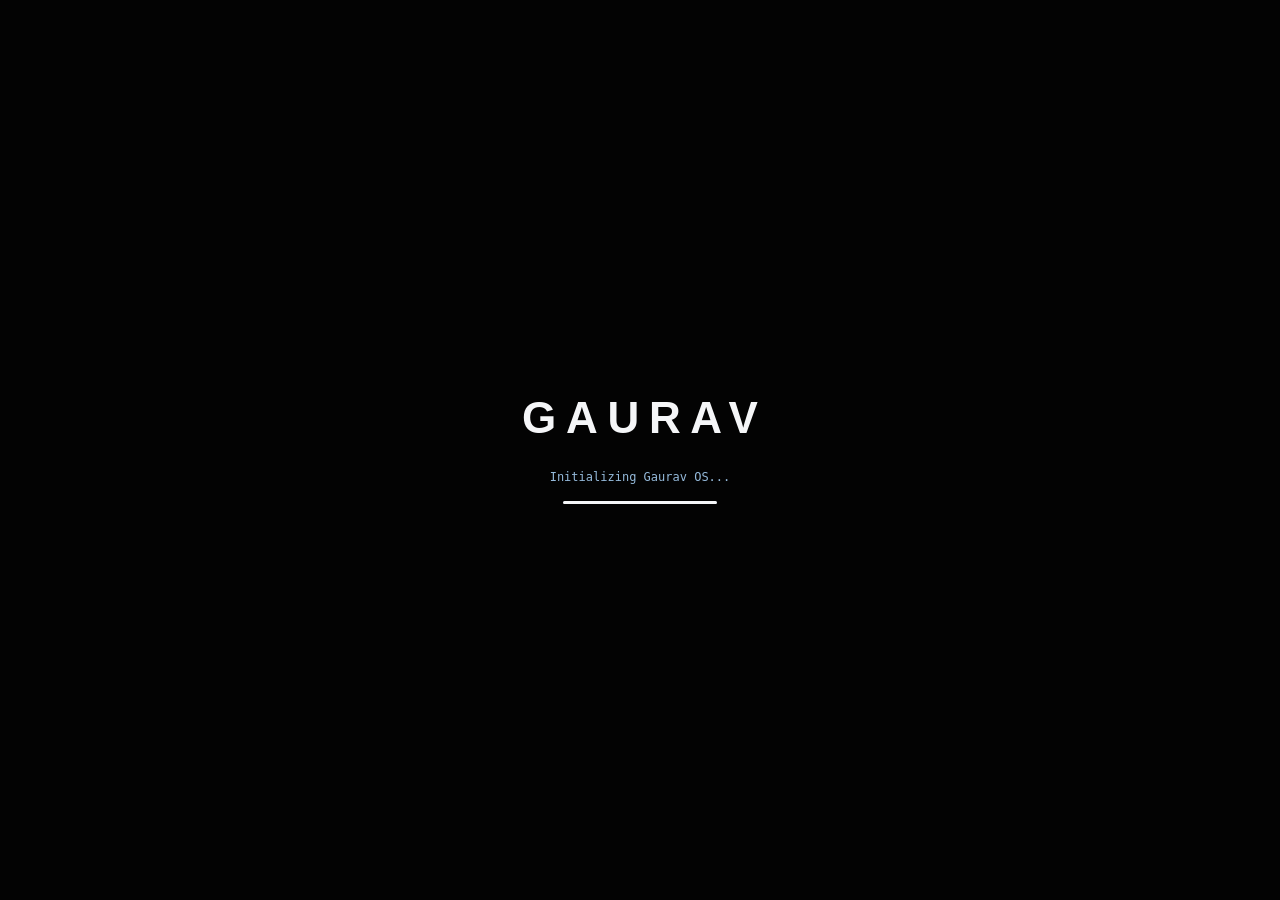
==== index.html @ f1fa4d73 "Enhance skills section with grid layout and cards Added skills grid and skill cards to showcase tech" ====
<!DOCTYPE html>
<html lang="en">
<head>
<meta charset="UTF-8">
<meta name="viewport" content="width=device-width,initial-scale=1">
<meta name="theme-color" content="#10172b">
<meta name="description" content="Gaurav Panchal — AI/ML Engineer, Data Science and SQL Developer portfolio styled as an interactive desktop OS.">
<title>Gaurav OS — Gaurav Panchal Portfolio</title>
<style>
:root{--glass:rgba(16,22,40,.72);--glass2:rgba(27,33,53,.82);--line:rgba(255,255,255,.15);--text:#f6f7fb;--muted:#c2c8d6;--blue:#80baff;--mint:#67e5c5;--shadow:0 26px 90px #0008}
*{box-sizing:border-box}html,body{margin:0;width:100%;height:100%;font-family:-apple-system,BlinkMacSystemFont,"SF Pro Display","Segoe UI",sans-serif;color:var(--text);overflow:hidden;background:#10172b}button,a{font:inherit}button{color:inherit;cursor:pointer}a{color:inherit;text-decoration:none}
.desktop{position:relative;width:100vw;height:100dvh;overflow:hidden;background:linear-gradient(180deg,rgba(8,15,29,.58),rgba(8,15,29,.72)),url("ai.png") center/cover no-repeat}
.stars,.moon,.dune{display:none}
.stars{position:absolute;inset:0;opacity:.55;background-image:radial-gradient(2px 2px at 8% 18%,#fff 50%,transparent 70%),radial-gradient(1px 1px at 18% 35%,#fff 50%,transparent 70%),radial-gradient(1.5px 1.5px at 39% 12%,#fff 50%,transparent 70%),radial-gradient(1px 1px at 62% 21%,#fff 50%,transparent 70%),radial-gradient(2px 2px at 81% 15%,#fff 50%,transparent 70%),radial-gradient(1px 1px at 93% 33%,#fff 50%,transparent 70%),radial-gradient(1px 1px at 70% 43%,#fff 50%,transparent 70%)}
.moon{position:absolute;top:13%;right:18%;width:70px;height:70px;border-radius:50%;background:linear-gradient(145deg,#fff5df,#a8c4dd);box-shadow:0 0 55px #d2e6ff55;opacity:.72}
.dune{position:absolute;inset:auto -10% 0;height:52%;pointer-events:none}
.dune.one{background:linear-gradient(150deg,#283b59,#0b1428 75%);clip-path:polygon(0 38%,12% 50%,24% 43%,37% 12%,49% 0,59% 22%,69% 17%,79% 37%,100% 49%,100% 100%,0 100%)}
.dune.two{height:37%;background:linear-gradient(170deg,#243955,#101c31 68%);clip-path:polygon(0 20%,13% 42%,28% 48%,43% 25%,55% 33%,69% 12%,80% 26%,100% 18%,100% 100%,0 100%);opacity:.92}
.dune.three{height:21%;background:linear-gradient(180deg,#1b2c45,#0b1325);clip-path:polygon(0 15%,17% 30%,31% 19%,48% 40%,64% 14%,79% 32%,100% 18%,100% 100%,0 100%);opacity:.95}
.topbar{height:31px;position:absolute;z-index:20;top:0;left:0;right:0;display:flex;align-items:center;justify-content:space-between;padding:0 17px;background:rgba(12,17,31,.48);backdrop-filter:blur(24px);border-bottom:1px solid #ffffff0b;font-size:12px}
.top-left,.top-right{display:flex;align-items:center;gap:16px}.apple{font-size:17px;font-weight:700}.menuitem{opacity:.9}.file-menu-wrap{position:relative;display:flex;align-items:center}.file-menu-toggle{padding:4px 8px;border:0;border-radius:5px;background:transparent;color:inherit;cursor:pointer}.file-menu-toggle:hover,.file-menu-toggle[aria-expanded="true"],.file-menu-toggle:focus-visible{background:#ffffff20;outline:none}.file-menu{position:absolute;top:calc(100% + 5px);left:0;z-index:50;display:flex;flex-direction:column;gap:2px;min-width:240px;padding:8px;border:1px solid #ffffff20;border-radius:10px;background:rgba(29,27,75,.97);box-shadow:0 18px 40px #0008;backdrop-filter:blur(20px)}.file-menu[hidden]{display:none}.file-menu-item{width:100%;min-height:42px;padding:9px 12px;border:0;border-radius:6px;background:transparent;color:inherit;text-align:left;font-weight:600;cursor:pointer}.file-menu-item:hover,.file-menu-item:focus-visible{background:#ffffff18;outline:none}.status{display:flex;align-items:center;gap:11px}.status svg{width:14px;height:14px;display:block;stroke:currentColor;fill:none;stroke-width:1.7;stroke-linecap:round;stroke-linejoin:round}.status-network,.status-search{display:grid;place-items:center;width:30px;height:30px;margin:-5px;padding:0;border:0;border-radius:6px;background:transparent;color:inherit;cursor:pointer}.status-network:hover,.status-network[aria-expanded="true"],.status-network:focus-visible,.status-search:hover,.status-search[aria-expanded="true"],.status-search:focus-visible{background:#ffffff20;outline:none}.network-status-wrap,.search-status-wrap{position:relative;display:flex;align-items:center}.network-popover{position:absolute;top:calc(100% + 6px);right:-18px;z-index:60;width:240px;padding:14px 15px;border:1px solid #ffffff16;border-radius:11px;background:rgba(29,27,75,.98);box-shadow:0 18px 40px #0008;backdrop-filter:blur(20px);font-size:12px}.network-popover[hidden]{display:none}.network-heading{display:flex;align-items:center;justify-content:space-between;gap:12px}.network-heading strong{font-size:13px}.network-description,.network-note{margin:4px 0 0;color:#9897b6;font-weight:650}.network-divider{height:1px;margin:11px 0;background:#ffffff16}.network-signal{display:flex;align-items:flex-end;gap:2px;height:14px}.network-signal span{width:4px;border-radius:2px 2px 0 0;background:#56d6a0}.network-signal span:nth-child(1){height:5px}.network-signal span:nth-child(2){height:8px}.network-signal span:nth-child(3){height:11px}.network-signal span:nth-child(4){height:14px}.status-info{display:grid;place-items:center;width:20px;height:20px;margin:-3px;padding:0;border:0;border-radius:50%;background:transparent;color:inherit;transition:background .16s,color .16s}.status-info:hover,.status-info:focus-visible{background:#ffffff1c;color:#fff;outline:1px solid #ffffff2b}
.desktop-icons{position:absolute;top:60px;left:18px;bottom:115px;display:flex;flex-direction:column;flex-wrap:wrap;align-content:flex-start;gap:16px 18px;z-index:3}
.app-icon{width:80px;min-height:84px;display:flex;flex-direction:column;align-items:center;gap:6px;border:0;background:transparent;border-radius:13px;padding:5px 2px;text-shadow:0 2px 5px #000b;transition:background .18s,transform .18s}
.app-icon:hover,.app-icon:focus-visible{background:#ffffff1c;outline:1px solid #ffffff25;transform:translateY(-2px)}
.glyph{width:54px;height:54px;border:1px solid #ffffff3d;border-radius:17px;display:grid;place-items:center;background:linear-gradient(145deg,#ffffff30,#15223fbb);box-shadow:inset 0 1px 1px #ffffff33,0 7px 18px #0004;color:#9bd2ff}
.glyph svg{width:29px;height:29px;stroke:currentColor;fill:none;stroke-width:1.9;stroke-linecap:round;stroke-linejoin:round}
.app-icon:nth-child(2) .glyph{color:#6de8df}.app-icon:nth-child(3) .glyph{color:#71edc1}.app-icon:nth-child(4) .glyph{color:#d2d9e7}.app-icon:nth-child(5) .glyph{color:#ffaaa7}.app-icon:nth-child(6) .glyph{color:#e2b4ff}.app-icon:nth-child(7) .glyph{color:#dfb5ff}.app-icon:nth-child(8) .glyph{color:#ffe26c}.app-icon:nth-child(9) .glyph{color:#ffc17b}
.icon-label{font-size:11px;font-weight:650;text-align:center;line-height:1.2;max-width:80px}
.center-intro{position:absolute;left:50%;top:48%;transform:translate(-50%,-50%);text-align:center;width:min(700px,80vw);text-shadow:0 3px 22px #0008;transition:opacity .2s}
.center-intro .hello{font-size:clamp(15px,2vw,21px);color:#d7deeb;letter-spacing:.08em}
.center-intro h1{font-family:Georgia,"Times New Roman",serif;font-size:clamp(52px,8vw,92px);line-height:1;margin:8px 0 17px;letter-spacing:.09em;font-weight:700}
.center-intro .subtitle{font-size:clamp(10px,1.3vw,15px);font-weight:750;letter-spacing:.19em;color:#d2d9e7}
.center-intro .intro-cta{margin-top:25px;display:flex;justify-content:center;gap:10px;opacity:0;transition:opacity .25s}
.center-intro:hover .intro-cta{opacity:1}
.pill{border:1px solid #ffffff3b;background:#ffffff13;backdrop-filter:blur(14px);border-radius:999px;padding:9px 15px;font-size:12px;font-weight:650}
.window{position:absolute;z-index:8;left:50%;top:52%;transform:translate(-50%,-50%);width:min(920px,calc(100vw - 320px));height:min(650px,calc(100dvh - 170px));min-width:330px;min-height:300px;display:none;flex-direction:column;background:rgba(26,26,29,.91);border:1px solid #ffffff2a;border-radius:14px;box-shadow:var(--shadow);backdrop-filter:blur(30px);overflow:hidden}
.window.open{display:flex;animation:appear .2s ease-out}.window.maximized{width:calc(100vw - 40px);height:calc(100dvh - 100px);left:20px;top:45px;transform:none}
@keyframes appear{from{opacity:0;transform:translate(-50%,-48%) scale(.985)}to{opacity:1;transform:translate(-50%,-50%) scale(1)}}
.windowbar{height:40px;flex-shrink:0;background:rgba(37,37,53,.96);display:flex;align-items:center;padding:0 14px;gap:7px;border-bottom:1px solid #ffffff12;cursor:grab;user-select:none}
.windowbar:active{cursor:grabbing}.traffic{position:relative;width:12px;height:12px;border:0;border-radius:50%;padding:0}.traffic::before{position:absolute;inset:0;display:grid;place-items:center;color:#4b2524;font:700 10px/1 Arial,sans-serif;opacity:0;transition:opacity .12s;pointer-events:none}.windowbar:hover .traffic::before,.windowbar:focus-within .traffic::before{opacity:1}.close{background:#ff605c}.close::before{content:"×"}.minimize{background:#ffbd44}.minimize::before{content:"−"}.zoom{background:#00ca4e}.zoom::before{content:"⤢";font-size:9px}.windowtitle{position:absolute;left:50%;transform:translateX(-50%);font-size:12px;font-weight:650;color:#e2e3ec;white-space:nowrap}
.windowbody{overflow:auto;flex:1;padding:24px}.windowbody::-webkit-scrollbar{width:9px}.windowbody::-webkit-scrollbar-thumb{background:#ffffff24;border-radius:8px;border:2px solid transparent;background-clip:padding-box}
.window-heading{margin:0 0 6px;font-size:clamp(23px,3vw,32px);letter-spacing:-.03em}.window-sub{color:#b8bac6;margin:0 0 22px;font-size:14px}
.project-grid{display:grid;grid-template-columns:repeat(3,minmax(0,1fr));gap:16px}
.project-card{background:#2a2a2c;border:1px solid #ffffff16;border-radius:17px;overflow:hidden;display:flex;flex-direction:column;min-height:310px}
.project-art{height:150px;display:grid;place-items:center;position:relative;background:radial-gradient(circle at 50% 0%,#354c8d,#211735 80%);color:#ffffff49;font-size:42px;font-weight:850;letter-spacing:.1em}
.project-art.ai{background:radial-gradient(circle at 45% 20%,#426b8e,#171b38 78%)}.project-art.sql{background:radial-gradient(circle at 45% 20%,#277a78,#171d35 78%)}.project-art .category{position:absolute;bottom:12px;left:12px;background:#090a12dc;color:#f5f5f5;font-size:11px;padding:5px 8px;border-radius:4px;letter-spacing:0;font-weight:500}
.project-content{padding:16px;display:flex;flex-direction:column;flex:1}.project-content h3{font-size:17px;line-height:1.35;margin:0 0 8px}.project-content p{font-size:13px;line-height:1.5;color:#b9b9bd;margin:0 0 13px}.tags{display:flex;flex-wrap:wrap;gap:6px;margin-top:auto;padding-top:8px}.tag{font-size:10px;color:#dedee2;background:#454548;border-radius:99px;padding:4px 8px}.card-link{margin-top:13px;font-size:12px;color:#a8ceff;font-weight:700}
.profile-layout{display:grid;grid-template-columns:150px 1fr;gap:24px;align-items:start}.avatar{width:128px;height:128px;border:0;padding:0;border-radius:35px;background:linear-gradient(135deg,#8ac3ff,#7fe6c7);color:#101827;display:grid;place-items:center;font-size:44px;font-weight:850;box-shadow:0 12px 35px #0004;overflow:hidden;cursor:zoom-in;transition:transform .2s,box-shadow .2s}.avatar:hover,.avatar:focus-visible{transform:translateY(-3px) scale(1.04);box-shadow:0 16px 38px #0008,0 0 0 2px #80baff88;outline:none}.avatar img{width:100%;height:100%;object-fit:cover;display:block}.profile-layout p,.richtext{color:#c6c8d2;font-size:14px}.chips{display:flex;flex-wrap:wrap;gap:8px;margin-top:14px}.chip{border:1px solid #ffffff20;background:#ffffff0a;padding:7px 10px;border-radius:9px;font-size:12px}
.info-grid{display:grid;grid-template-columns:repeat(2,minmax(0,1fr));gap:13px}.info-card{padding:18px;border-radius:14px;background:#ffffff0a;border:1px solid #ffffff14}.info-card h3{margin:0 0 6px;font-size:16px}.info-card p{color:#bfc2ce;font-size:13px;margin:0}.eyebrow{font-size:11px;color:#83d9d0;text-transform:uppercase;letter-spacing:.13em;font-weight:800;margin-bottom:9px}
.terminal{font-family:ui-monospace,SFMono-Regular,Consolas,monospace;background:#101114;border-radius:10px;padding:18px;min-height:320px;color:#d5f4df;font-size:13px;line-height:1.9}.prompt{color:#7fe5bd}.terminal input{background:transparent;border:0;outline:0;color:#fff;font:inherit;width:65%}
.chatbox{display:flex;flex-direction:column;height:100%;min-height:320px}.chatlog{flex:1;overflow:auto;display:flex;flex-direction:column;gap:12px;padding-bottom:15px}.bubble{max-width:85%;padding:12px 14px;border-radius:15px;font-size:13px;line-height:1.5;background:#33333a;color:#e8e8ef;align-self:flex-start}.bubble.user{align-self:flex-end;background:#1f5b9b}.chatform{display:flex;gap:8px;border-top:1px solid #ffffff19;padding-top:14px}.chatform input{flex:1;min-width:0;border:1px solid #ffffff20;border-radius:12px;background:#ffffff0c;color:#fff;padding:12px;outline:none}.chatform button{border:0;border-radius:12px;padding:0 17px;background:#c3ddff;color:#12213a;font-weight:800}
.file-row{display:flex;align-items:center;gap:14px;padding:16px;border:1px solid #ffffff18;background:#ffffff08;border-radius:14px;margin:12px 0}.file-emoji{font-size:28px}.file-row p{margin:4px 0 0;color:#bfc2ce;font-size:12px}.softbutton{display:inline-flex;border:1px solid #ffffff28;background:#ffffff0c;padding:10px 13px;border-radius:10px;font-size:12px;font-weight:700;margin-top:8px}
.dock-wrap{position:absolute;z-index:15;bottom:18px;left:50%;transform:translateX(-50%);max-width:calc(100vw - 22px)}
.dock{display:flex;align-items:flex-end;justify-content:center;gap:7px;padding:8px 10px 9px;border:1px solid #ffffff27;background:rgba(22,26,46,.65);backdrop-filter:blur(28px);border-radius:22px;box-shadow:0 12px 45px #0005}
.dock .dockbtn{position:relative;width:48px;height:48px;border-radius:15px;display:grid;place-items:center;border:1px solid #ffffff36;background:linear-gradient(145deg,#ffffff2b,#10192ebf);box-shadow:inset 0 1px 1px #ffffff2b;transition:transform .18s; padding:0}
.dock .dockbtn:hover{transform:translateY(-9px) scale(1.1)}.dock .dockbtn svg{width:25px;height:25px;fill:none;stroke:currentColor;stroke-width:1.9;stroke-linecap:round;stroke-linejoin:round}
.dockbtn:nth-child(1){color:#a8d4ff}.dockbtn:nth-child(2){color:#d8b4ff}.dockbtn:nth-child(3){color:#70edc0}.dockbtn:nth-child(4){color:#ffbf90}.dockbtn:nth-child(5){color:#8bc9ff}.dockbtn:nth-child(6){color:#ffe16b}.dockbtn:nth-child(7){color:#e1b9ff}.dockbtn:nth-child(8){color:#77e9df}.dockbtn:nth-child(9){color:#ffaaa7}.dockbtn:nth-child(10){color:#d6deef}.dockbtn.ask{width:105px;display:flex;gap:6px;font-size:11px;font-weight:750;color:#e8d8ff}
.dockbtn.active:after{content:"";position:absolute;bottom:-5px;left:50%;transform:translateX(-50%);width:4px;height:4px;border-radius:50%;background:#fff}
.toast{position:absolute;z-index:30;bottom:95px;left:50%;transform:translateX(-50%);padding:10px 16px;border-radius:12px;background:#111827dd;border:1px solid #ffffff20;font-size:12px;display:none}
@media(max-width:900px){.desktop-icons{top:55px;left:8px;bottom:auto;right:8px;flex-direction:row;flex-wrap:nowrap;overflow-x:auto;gap:6px;padding-bottom:8px}.app-icon{flex:0 0 66px;width:66px;min-height:67px}.glyph{width:43px;height:43px;border-radius:14px}.glyph svg{width:23px;height:23px}.icon-label{font-size:9px}.center-intro{top:42%;width:95vw}.window{width:calc(100vw - 22px);height:calc(100dvh - 190px);top:53%;min-width:0}.window.maximized{width:calc(100vw - 14px);left:7px;height:calc(100dvh - 120px)}.project-grid{grid-template-columns:repeat(2,minmax(0,1fr))}.project-art{height:120px}.dock{gap:4px;padding:7px}.dock .dockbtn{width:39px;height:42px;border-radius:13px}.dock .dockbtn svg{width:21px;height:21px}.dock .dockbtn.ask{width:74px;font-size:9px}.dock-wrap{bottom:9px}.windowbody{padding:17px}}
@media(max-width:540px){.topbar{padding:0 9px}.top-left,.top-right{gap:9px}.hide-mobile{display:none}.center-intro{top:39%}.center-intro h1{font-size:49px}.center-intro .subtitle{letter-spacing:.1em}.project-grid{grid-template-columns:1fr}.project-card{min-height:0}.project-art{height:105px}.profile-layout{grid-template-columns:1fr}.avatar{width:82px;height:82px;border-radius:24px;font-size:30px}.info-grid{grid-template-columns:1fr}.dock .dockbtn{width:34px;height:38px}.dock .dockbtn:nth-child(4),.dock .dockbtn:nth-child(5){display:none}.dock .dockbtn.ask{width:65px}.window{height:calc(100dvh - 175px)}.windowbody{padding:14px}.windowtitle{font-size:11px}}

.project-open{cursor:pointer;transition:transform .18s,border-color .18s}.project-open:hover,.project-open:focus-visible{transform:translateY(-3px);border-color:#80baff88;outline:none}.project-open:focus-visible{box-shadow:0 0 0 2px #80baff66}.project-detail-backdrop{position:fixed;inset:0;z-index:100;display:none;align-items:center;justify-content:center;padding:22px;background:#050914b8;backdrop-filter:blur(12px)}.project-detail-backdrop.visible{display:flex}.project-detail{width:min(690px,100%);max-height:min(82dvh,760px);overflow:auto;padding:26px;border-radius:20px;background:#222225;border:1px solid #ffffff24;box-shadow:0 28px 100px #000a}.detail-top{display:flex;align-items:center;justify-content:space-between}.detail-close{width:34px;height:34px;border:1px solid #ffffff22;border-radius:50%;background:#ffffff0d;font-size:24px;line-height:1}.project-detail h2{font-size:clamp(24px,4vw,34px);margin:10px 0}.project-detail h3{font-size:16px;margin:23px 0 10px}.detail-summary{font-size:15px;line-height:1.75;color:#d0d1d8;margin:0}.detail-tags{display:flex;flex-wrap:wrap;gap:8px}.detail-tag{padding:8px 11px;border:1px solid #80baff35;background:#253044;color:#a9d0ff;border-radius:9px;font-size:13px}.project-detail ul{padding-left:20px;margin:0;color:#c9cad2;line-height:1.8;font-size:14px}.detail-note{font-size:12px;line-height:1.5;color:#9699a5;border-top:1px solid #ffffff17;padding-top:14px;margin:20px 0 0}@media(max-width:540px){.project-detail{padding:20px}.project-detail-backdrop{padding:12px}}

</style>
<style>
.finder-layout{display:grid;grid-template-columns:196px minmax(0,1fr);flex:1;min-height:0;overflow:hidden;background:#1d1d21}
.finder-sidebar{overflow:auto;padding:18px 10px;background:#111116;border-right:1px solid #ffffff12}
.finder-label{padding:0 9px 12px;color:#8d8d98;font-size:11px;font-weight:800}
.finder-nav{display:flex;flex-direction:column;gap:3px}
.finder-nav-item{display:flex;align-items:center;gap:11px;width:100%;min-height:38px;padding:7px 9px;border:0;border-radius:7px;background:transparent;color:#d4d4db;text-align:left;font-size:13px;font-weight:650;cursor:pointer}
.finder-nav-item svg{width:17px;height:17px;flex:none;fill:none;stroke:#63a9ff;stroke-width:1.8;stroke-linecap:round;stroke-linejoin:round}
.finder-nav-item:hover,.finder-nav-item:focus-visible{background:#ffffff10;outline:none}
.finder-main{display:flex;flex-direction:column;min-width:0;overflow:auto}
.finder-toolbar{display:flex;align-items:center;gap:18px;min-height:46px;padding:0 18px;border-bottom:1px solid #ffffff12;background:#19191d}
.finder-history{display:flex;align-items:center;gap:7px}
.finder-history button{width:24px;height:28px;padding:0;border:0;background:transparent;color:#a3a3ac;font-size:23px;line-height:1}
.finder-history button:disabled{opacity:.35}
.finder-home{margin-left:2px;font-size:14px;font-weight:750}
.finder-content{display:flex;flex-direction:column;align-items:flex-start;min-height:0;padding:22px 18px}
.finder-grid{display:grid;grid-template-columns:repeat(auto-fill,minmax(78px,1fr));gap:19px 10px;width:100%;align-content:start}
.finder-app{display:flex;flex-direction:column;align-items:center;gap:8px;min-width:0;padding:4px 2px;border:0;border-radius:8px;background:transparent;color:#e4e4e9;text-align:center;font-size:12px;font-weight:650;line-height:1.2;cursor:pointer}
.finder-icon{display:grid;place-items:center;width:68px;height:68px;border-radius:11px;background:linear-gradient(145deg,#4d98ff,#2868e9);color:#f7fbff;box-shadow:inset 0 1px 1px #ffffff48,0 6px 14px #0003;transition:transform .16s,filter .16s}
.finder-icon svg{width:31px;height:31px;fill:none;stroke:currentColor;stroke-width:1.8;stroke-linecap:round;stroke-linejoin:round}
.finder-app:hover .finder-icon,.finder-app:focus-visible .finder-icon{transform:translateY(-2px);filter:brightness(1.12)}
.finder-app:focus-visible{outline:2px solid #80baff;outline-offset:2px}
.finder-folder{display:flex;align-items:center;gap:9px;margin:30px 0 0 4px;padding:5px;border:0;background:transparent;color:#d8d8df;font-size:13px;font-weight:650;cursor:pointer}
.finder-folder svg{width:19px;height:19px;fill:none;stroke:#b5b5bf;stroke-width:1.7;stroke-linecap:round;stroke-linejoin:round}
.finder-folder:hover,.finder-folder:focus-visible{color:#fff;outline:1px solid #ffffff32;border-radius:5px}
.search-overlay{position:fixed;inset:0;z-index:100;display:flex;justify-content:center;align-items:flex-start;padding:clamp(78px,14vh,130px) 18px 20px;background:#080c19a8;backdrop-filter:blur(8px)}
.search-overlay[hidden]{display:none}
.search-panel{width:min(750px,100%);overflow:hidden;border:1px solid #ffffff22;border-radius:15px;background:rgba(29,29,52,.96);box-shadow:0 24px 70px #0008;animation:appear .18s ease-out}
.search-entry{display:flex;align-items:center;gap:14px;height:66px;padding:0 20px;border-bottom:1px solid #ffffff16;color:#aaaebe}
.search-entry svg{width:22px;height:22px;flex:none;fill:none;stroke:currentColor;stroke-width:2;stroke-linecap:round;stroke-linejoin:round}
.search-entry input{width:100%;min-width:0;border:0;outline:0;background:transparent;color:#f5f6fa;font:inherit;font-size:20px}
.search-entry input::placeholder{color:#777987}
.search-results{min-height:105px;max-height:min(55vh,420px);overflow:auto;padding:16px}
.search-empty{display:grid;min-height:72px;place-items:center;margin:0;color:#777987;text-align:center;font-size:14px}
.search-result{display:flex;align-items:center;justify-content:space-between;gap:16px;width:100%;padding:11px 12px;border:0;border-radius:8px;background:transparent;color:#f0f0f4;text-align:left;cursor:pointer}
.search-result:hover,.search-result:focus-visible{background:#ffffff12;outline:none}
.search-result-copy{display:flex;flex-direction:column;gap:3px}.search-result-copy small{color:#999baa;font-size:11px}.search-result-hint{color:#9bbfff;font-size:11px;white-space:nowrap}
.search-result[aria-selected="true"]{background:#ffffff16}
.search-sr-only{position:absolute;width:1px;height:1px;padding:0;margin:-1px;overflow:hidden;clip:rect(0,0,0,0);white-space:nowrap;border:0}
.search-count{margin:2px 12px 9px;color:#9092a3;font-size:11px}
.search-empty-error{display:grid;min-height:72px;place-items:center;margin:0;color:#a4a5b0;text-align:center;font-size:13px}
.resume-page{display:flex;flex-direction:column;gap:12px;min-height:0;overflow:hidden}
.resume-toolbar{display:flex;align-items:center;justify-content:space-between;gap:12px;flex-wrap:wrap}
.resume-actions{display:flex;align-items:center;gap:8px;flex-wrap:wrap}
.resume-actions .softbutton{margin:0}
.resume-page .file-row{max-width:620px;margin:0}
.resume-preview{display:block;flex:1;width:100%;min-height:220px;border:1px solid #ffffff28;border-radius:8px;background:#fff}
.resume-preview[hidden]{display:none}
.skills-grid{display:grid;grid-template-columns:repeat(2,minmax(0,1fr));gap:14px;align-items:start}
.skill-card{min-width:0;padding:20px;border:1px solid #ffffff1c;border-radius:12px;background:#111722a8;box-shadow:inset 0 1px #ffffff0a}
.skill-card-heading{display:flex;align-items:center;justify-content:space-between;gap:14px;padding-bottom:13px;border-bottom:1px solid #ffffff17}
.skill-role-label{margin:0 0 5px;color:#83d9d0;font-size:10px;font-weight:800;text-transform:uppercase}
.skill-card-heading h3{margin:0;font-size:19px;line-height:1.25}
.skill-index{color:#9299a9;font:12px ui-monospace,SFMono-Regular,Consolas,monospace}
.skill-summary{margin:13px 0 18px;color:#bfc5d1;font-size:13px;line-height:1.55}
.skill-group+.skill-group{margin-top:16px}
.skill-group h4{margin:0 0 8px;color:#d6d9e1;font-size:12px}
.skill-group .chips{margin:0;gap:7px}
.skill-group .chip{padding:6px 9px;color:#dce2ed;background:#ffffff08;border-radius:7px;font-size:11px}
@media(max-width:540px){.skills-grid{grid-template-columns:1fr}.skill-card{padding:17px}}
.education-heading{margin-top:24px}
.education-list{display:flex;flex-direction:column;gap:16px}
.education-card{padding:22px 24px;border:1px solid #ffffff1b;border-radius:16px;background:#ffffff0d;box-shadow:inset 0 1px #ffffff08}
.education-card-heading{display:flex;align-items:flex-start;justify-content:space-between;gap:18px}
.education-card-heading h3{min-width:0;margin:0;color:#f0f0f4;font-size:20px;line-height:1.3}
.education-date{flex:none;padding:8px 13px;border-radius:999px;background:#ffffff17;color:#e5e5eb;font-size:13px;font-weight:700;white-space:nowrap}
.education-program{margin:12px 0 0;color:#d4d4dd;font-size:16px;font-weight:650}
.education-location{margin:8px 0 17px;color:#afb1bd;font-size:14px}
.education-grade{display:inline-flex;padding:7px 12px;border:1px solid #4b98ff52;border-radius:8px;background:#357fe633;color:#9bc8ff;font-size:14px;font-weight:750}
@media(max-width:540px){.education-card{padding:16px}.education-card-heading{flex-wrap:wrap;gap:9px}.education-card-heading h3{font-size:17px}.education-date{margin-left:auto}}
@media(max-width:900px){.desktop-icons{scrollbar-width:none;-ms-overflow-style:none}.desktop-icons::-webkit-scrollbar{display:none}}
@media(max-width:900px){.finder-layout{grid-template-columns:160px minmax(0,1fr)}}
@media(max-width:540px){.finder-layout{grid-template-columns:116px minmax(0,1fr)}.finder-sidebar{padding:13px 5px}.finder-nav-item{gap:6px;padding:7px 5px;font-size:10px}.finder-nav-item svg{width:15px;height:15px}.finder-toolbar{padding:0 9px}.finder-content{padding:15px 7px}.finder-grid{grid-template-columns:repeat(auto-fill,minmax(60px,1fr));gap:12px 4px}.finder-icon{width:50px;height:50px}.finder-icon svg{width:25px;height:25px}.finder-app{font-size:10px}.finder-folder{font-size:11px}}
.portrait-lightbox{position:fixed;inset:0;z-index:110;display:none;align-items:center;justify-content:center;padding:24px;background:#050914e8;backdrop-filter:blur(14px)}
.portrait-lightbox.visible{display:flex;animation:portraitFade .2s ease-out}
.portrait-view{position:relative;display:grid;place-items:center;max-width:100%;max-height:100%}
.portrait-view img{display:block;width:auto;height:auto;max-width:min(90vw,760px);max-height:86dvh;object-fit:contain;border-radius:16px;box-shadow:0 28px 100px #000b;animation:portraitZoom .24s cubic-bezier(.2,.8,.2,1) both}
.portrait-close{position:absolute;top:12px;right:12px;z-index:1;width:38px;height:38px;border:1px solid #ffffff44;border-radius:50%;background:#101522b8;color:#fff;font-size:25px;line-height:1;cursor:pointer;transition:background .16s,transform .16s}
.portrait-close:hover,.portrait-close:focus-visible{background:#ffffff2b;transform:scale(1.06);outline:2px solid #80baff}
@keyframes portraitFade{from{opacity:0}to{opacity:1}}
@keyframes portraitZoom{from{opacity:0;transform:scale(.94)}to{opacity:1;transform:scale(1)}}
.desktop.is-ready .topbar{animation:topbarReveal .38s ease-out backwards}
.desktop.is-ready .center-intro{animation:heroReveal .72s cubic-bezier(.2,.75,.25,1) .05s backwards}
.desktop.is-ready .desktop-icons .app-icon{animation:iconReveal .42s cubic-bezier(.2,.7,.25,1) backwards}
.desktop.is-ready .desktop-icons .app-icon:nth-child(1){animation-delay:.04s}
.desktop.is-ready .desktop-icons .app-icon:nth-child(2){animation-delay:.09s}
.desktop.is-ready .desktop-icons .app-icon:nth-child(3){animation-delay:.14s}
.desktop.is-ready .desktop-icons .app-icon:nth-child(4){animation-delay:.19s}
.desktop.is-ready .desktop-icons .app-icon:nth-child(5){animation-delay:.24s}
.desktop.is-ready .desktop-icons .app-icon:nth-child(6){animation-delay:.29s}
.desktop.is-ready .desktop-icons .app-icon:nth-child(7){animation-delay:.34s}
.desktop.is-ready .desktop-icons .app-icon:nth-child(8){animation-delay:.39s}
.desktop.is-ready .desktop-icons .app-icon:nth-child(9){animation-delay:.44s}
.desktop.is-ready .desktop-icons .app-icon:nth-child(10){animation-delay:.49s}
.desktop.is-ready .dock-wrap{animation:dockReveal .5s cubic-bezier(.2,.75,.25,1) .14s backwards}
@keyframes topbarReveal{from{opacity:0;transform:translateY(-5px)}to{opacity:1;transform:translateY(0)}}
@keyframes heroReveal{from{opacity:0;transform:translate(-50%,calc(-50% + 14px))}to{opacity:1;transform:translate(-50%,-50%)}}
@keyframes iconReveal{from{opacity:0;transform:translateY(9px) scale(.96)}to{opacity:1;transform:translateY(0) scale(1)}}
@keyframes dockReveal{from{opacity:0;transform:translate(-50%,14px)}to{opacity:1;transform:translate(-50%,0)}}
.startup-screen{position:fixed;inset:0;z-index:200;display:grid;place-items:center;background:#030303;color:#f5f6f8;opacity:1;visibility:visible;transition:opacity .38s ease,visibility .38s ease}
.startup-screen.is-hidden{opacity:0;visibility:hidden;pointer-events:none}
.startup-content{display:flex;flex-direction:column;align-items:center;text-align:center}
.startup-title{margin:0;padding-left:.22em;font-size:44px;font-weight:800;line-height:1;letter-spacing:.22em}
.startup-status{margin:29px 0 16px;color:#95badb;font:12px/1.4 ui-monospace,SFMono-Regular,Consolas,monospace}
.startup-track{width:154px;height:3px;overflow:hidden;background:#202b39;border-radius:3px}
.startup-progress{width:100%;height:100%;background:#f5f6f8;transform:scaleX(0);transform-origin:left center;animation:startupLoad 1.15s cubic-bezier(.5,0,.2,1) forwards}
@keyframes startupLoad{to{transform:scaleX(1)}}
@media(prefers-reduced-motion:reduce){.startup-screen{transition:none}.startup-progress{animation:none;transform:scaleX(1)}}
@media(prefers-reduced-motion:reduce){.desktop.is-ready .topbar,.desktop.is-ready .center-intro,.desktop.is-ready .desktop-icons .app-icon,.desktop.is-ready .dock-wrap{animation:none}}
@media(prefers-reduced-motion:reduce){.avatar,.portrait-close{transition:none}.portrait-lightbox.visible,.portrait-view img{animation:none}}
</style>
</head>
<body>
<div class="startup-screen" id="startupScreen" role="status" aria-label="Initializing Gaurav OS"><div class="startup-content"><h1 class="startup-title">GAURAV</h1><p class="startup-status">Initializing Gaurav OS...</p><div class="startup-track" role="progressbar" aria-label="Loading portfolio" aria-valuemin="0" aria-valuemax="100"><div class="startup-progress"></div></div></div></div>
<script>const startupScreen=document.getElementById('startupScreen');const startupDelay=window.matchMedia('(prefers-reduced-motion: reduce)').matches?0:1100;window.addEventListener('load',()=>setTimeout(()=>{document.getElementById('desktop').classList.add('is-ready');startupScreen.classList.add('is-hidden')},startupDelay),{once:true});</script>
<div class="desktop" id="desktop">
<div class="stars"></div><div class="moon"></div><div class="dune one"></div><div class="dune two"></div><div class="dune three"></div>
<header class="topbar">
 <div class="top-left"><span class="apple">◆</span><strong id="activeApp">Gaurav</strong><div class="file-menu-wrap hide-mobile" id="fileMenuWrap"><button class="menuitem file-menu-toggle" id="fileMenuToggle" type="button" aria-haspopup="menu" aria-expanded="false" aria-controls="fileMenu">File</button><div class="file-menu" id="fileMenu" role="menu" aria-label="File" hidden><button class="file-menu-item" type="button" role="menuitem" data-file-action="new">New Window</button><button class="file-menu-item" type="button" role="menuitem" data-file-action="close">Close Window</button></div></div><div class="file-menu-wrap hide-mobile" id="goMenuWrap"><button class="menuitem file-menu-toggle" id="goMenuToggle" type="button" aria-haspopup="menu" aria-expanded="false" aria-controls="goMenu">Go</button><div class="file-menu" id="goMenu" role="menu" aria-label="Go" hidden><button class="file-menu-item" type="button" role="menuitem" data-go-action="home">Home</button><button class="file-menu-item" type="button" role="menuitem" data-go-action="applications">Applications</button></div></div><div class="file-menu-wrap hide-mobile" id="windowMenuWrap"><button class="menuitem file-menu-toggle" id="windowMenuToggle" type="button" aria-haspopup="menu" aria-expanded="false" aria-controls="windowMenu">Window</button><div class="file-menu" id="windowMenu" role="menu" aria-label="Window" hidden><button class="file-menu-item" type="button" role="menuitem" data-window-action="about">About Gaurav</button></div></div><div class="file-menu-wrap hide-mobile" id="helpMenuWrap"><button class="menuitem file-menu-toggle" id="helpMenuToggle" type="button" aria-haspopup="menu" aria-expanded="false" aria-controls="helpMenu">Help</button><div class="file-menu" id="helpMenu" role="menu" aria-label="Help" hidden><button class="file-menu-item" type="button" role="menuitem" data-help-action="contact">Contact</button></div></div></div>
 <div class="top-right"><span class="status" aria-label="System status"><span class="network-status-wrap" id="networkStatusWrap"><button class="status-network" id="networkToggle" type="button" aria-label="Network status" title="Network status" aria-haspopup="dialog" aria-expanded="false" aria-controls="networkPopover"><svg viewBox="0 0 24 24" aria-hidden="true"><path d="M3 8.5a13.5 13.5 0 0 1 18 0M6.5 12a8.2 8.2 0 0 1 11 0M10 15.5a3 3 0 0 1 4 0"/><circle cx="12" cy="19" r="1" fill="currentColor" stroke="none"/></svg></button><div class="network-popover" id="networkPopover" role="dialog" aria-label="Network status" hidden><div class="network-heading"><strong>Portfolio Network</strong><span class="network-signal" role="img" aria-label="Strong signal"><span></span><span></span><span></span><span></span></span></div><p class="network-description">Decorative local status</p><div class="network-divider"></div><p class="network-note">No network access required</p></div></span><span class="search-status-wrap"><button class="status-search" id="searchToggle" type="button" aria-label="Search portfolio" title="Search portfolio" aria-haspopup="dialog" aria-expanded="false" aria-controls="searchOverlay"><svg viewBox="0 0 24 24" aria-hidden="true"><circle cx="10.8" cy="10.8" r="6.3"/><path d="m16 16 4.5 4.5"/></svg></button></span><button class="status-info" type="button" data-open="about" aria-label="About Gaurav" title="About Gaurav"><svg viewBox="0 0 24 24" aria-hidden="true"><circle cx="12" cy="12" r="9"/><path d="M12 11v5M12 8h.01"/></svg></button></span><span id="clock">Tue, 8:35 PM</span></div>
</header>

<div class="search-overlay" id="searchOverlay" hidden><section class="search-panel" role="dialog" aria-modal="true" aria-labelledby="searchTitle"><h2 class="search-sr-only" id="searchTitle">Search portfolio</h2><label class="search-entry"><svg viewBox="0 0 24 24" aria-hidden="true"><circle cx="10.8" cy="10.8" r="6.3"/><path d="m16 16 4.5 4.5"/></svg><input id="searchInput" type="search" placeholder="Search portfolio..." autocomplete="off" aria-label="Search portfolio"></label><div class="search-results" id="searchResults" role="listbox" aria-label="Search results"><p class="search-empty">Search projects, skills, experience, achievements...</p></div></section></div>

<div class="desktop-icons" aria-label="Portfolio apps">
 <button class="app-icon" data-open="portfolio"><span class="glyph"><svg viewBox="0 0 24 24"><path d="M3 7.5h7l2 2h9v9.8a1.7 1.7 0 0 1-1.7 1.7H4.7A1.7 1.7 0 0 1 3 19.3z"/><path d="M3 7.5V5.7A1.7 1.7 0 0 1 4.7 4h4.6l2 2H17"/></svg></span><span class="icon-label">Portfolio</span></button>
 <button class="app-icon" data-open="community"><span class="glyph"><svg viewBox="0 0 24 24"><circle cx="9" cy="8" r="3.5"/><path d="M2.5 20v-1.7A4.3 4.3 0 0 1 6.8 14h4.4a4.3 4.3 0 0 1 4.3 4.3V20"/><path d="M16 4.8a3.5 3.5 0 0 1 0 6.6M18 14.2a4.2 4.2 0 0 1 3.5 4.1V20"/></svg></span><span class="icon-label">Community</span></button>
 <button class="app-icon" data-open="projects"><span class="glyph"><svg viewBox="0 0 24 24"><path d="m8 7-5 5 5 5M16 7l5 5-5 5M14 4l-4 16"/></svg></span><span class="icon-label">Projects</span></button>
 <button class="app-icon" data-open="terminal"><span class="glyph"><svg viewBox="0 0 24 24"><path d="m4 5 6 7-6 7M13 19h7"/></svg></span><span class="icon-label">Terminal</span></button>
 <button class="app-icon" data-open="resume"><span class="glyph"><svg viewBox="0 0 24 24"><path d="M6 3h8l5 5v13H6z"/><path d="M14 3v5h5M9 12h7M9 16h7"/></svg></span><span class="icon-label">Resume.pdf</span></button>
 <button class="app-icon" data-open="ask"><span class="glyph"><svg viewBox="0 0 24 24"><path d="m12 3 1.8 5.2L19 10l-5.2 1.8L12 17l-1.8-5.2L5 10l5.2-1.8z"/><path d="m19 16 .9 2.1L22 19l-2.1.9L19 22l-.9-2.1L16 19l2.1-.9z"/></svg></span><span class="icon-label">Ask Gaurav</span></button>
 <button class="app-icon" data-open="about"><span class="glyph"><svg viewBox="0 0 24 24"><circle cx="12" cy="8" r="4"/><path d="M4 21v-2a8 8 0 0 1 16 0v2"/></svg></span><span class="icon-label">About Gaurav</span></button>
 <button class="app-icon" data-open="achievements"><span class="glyph"><svg viewBox="0 0 24 24"><path d="M8 21h8M12 17v4M6 4h12v5a6 6 0 0 1-12 0z"/><path d="M6 6H3v2a4 4 0 0 0 4 4M18 6h3v2a4 4 0 0 1-4 4"/></svg></span><span class="icon-label">Achievements</span></button>
 <button class="app-icon" data-open="certifications"><span class="glyph"><svg viewBox="0 0 24 24"><circle cx="12" cy="8" r="5"/><path d="m8 12-1 9 5-3 5 3-1-9"/></svg></span><span class="icon-label">Certifications</span></button>
 <button class="app-icon" data-open="skills"><span class="glyph"><svg viewBox="0 0 24 24"><rect x="5" y="5" width="14" height="14" rx="3"/><path d="M9 9h6v6H9zM9 1v4M15 1v4M9 19v4M15 19v4M1 9h4M1 15h4M19 9h4M19 15h4"/></svg></span><span class="icon-label">Skills</span></button>
</div>

<div class="center-intro" id="intro">
 <div class="hello">Hey, I'm</div><h1>GAURAV</h1><div class="subtitle">AI/ML ENGINEERING · SQL · DATA SCIENCE</div>
 <div class="intro-cta"><button class="pill" data-open="about">About Gaurav</button><button class="pill" data-open="projects">Explore projects</button></div>
</div>

<section class="window" id="win-finder" aria-label="Finder window">
 <div class="windowbar"><button class="traffic close" data-close="finder" aria-label="Close"></button><button class="traffic minimize" data-close="finder" aria-label="Minimize"></button><button class="traffic zoom" data-max="finder" aria-label="Zoom"></button><span class="windowtitle">Gaurav — Home</span></div>
 <div class="finder-layout">
  <aside class="finder-sidebar"><div class="finder-label">FAVORITES</div><nav class="finder-nav" aria-label="Favorite apps">
   <button class="finder-nav-item" data-open="about"><svg viewBox="0 0 24 24"><circle cx="12" cy="8" r="4"/><path d="M4 21v-2a8 8 0 0 1 16 0v2"/></svg><span>About Gaurav</span></button>
   <button class="finder-nav-item" data-open="projects"><svg viewBox="0 0 24 24"><rect x="3" y="7" width="18" height="14" rx="2"/><path d="M8 7V4h8v3M3 12h18"/></svg><span>Projects</span></button>
   <button class="finder-nav-item" data-open="experience"><svg viewBox="0 0 24 24"><path d="M6 3h8l5 5v13H6zM14 3v5h5M9 13h7M9 17h7"/></svg><span>Experience</span></button>
   <button class="finder-nav-item" data-open="skills"><svg viewBox="0 0 24 24"><path d="m8 7-5 5 5 5M16 7l5 5-5 5M14 4l-4 16"/></svg><span>Skills</span></button>
   <button class="finder-nav-item" data-open="achievements"><svg viewBox="0 0 24 24"><path d="M8 21h8M12 17v4M6 4h12v5a6 6 0 0 1-12 0zM6 6H3v2a4 4 0 0 0 4 4M18 6h3v2a4 4 0 0 1-4 4"/></svg><span>Achievements</span></button>
   <button class="finder-nav-item" data-open="certifications"><svg viewBox="0 0 24 24"><circle cx="12" cy="8" r="5"/><path d="m8 12-1 9 5-3 5 3-1-9"/></svg><span>Certifications</span></button>
   <button class="finder-nav-item" data-open="community"><svg viewBox="0 0 24 24"><circle cx="9" cy="8" r="3.5"/><path d="M2.5 20v-1.7A4.3 4.3 0 0 1 6.8 14h4.4a4.3 4.3 0 0 1 4.3 4.3V20M16 5a3.5 3.5 0 0 1 0 6M18 14a4 4 0 0 1 3.5 4v2"/></svg><span>Community</span></button>
   <button class="finder-nav-item" data-photo-open><svg viewBox="0 0 24 24"><rect x="3" y="3" width="18" height="18" rx="2"/><circle cx="8.5" cy="8.5" r="1.5"/><path d="m21 15-5-5L5 21"/></svg><span>Photos</span></button>
  <button class="finder-nav-item" data-open="resume"><svg viewBox="0 0 24 24"><path d="M6 3h8l5 5v13H6zM14 3v5h5M9 12h7M9 16h7"/></svg><span>Resume</span></button>
   <a class="finder-nav-item" href="mailto:gauravpanchal320@gmail.com"><svg viewBox="0 0 24 24"><rect x="3" y="5" width="18" height="14" rx="2"/><path d="m3 7 9 6 9-6"/></svg><span>Contact</span></a>
  </nav></aside>
  <main class="finder-main"><div class="finder-toolbar"><div class="finder-history"><button type="button" aria-label="Back" disabled>‹</button><button type="button" aria-label="Forward" disabled>›</button></div><span class="finder-home">Home</span></div>
   <div class="finder-content"><div class="finder-grid" aria-label="Applications">
    <button class="finder-app" data-open="about"><span class="finder-icon"><svg viewBox="0 0 24 24"><circle cx="12" cy="8" r="4"/><path d="M4 21v-2a8 8 0 0 1 16 0v2"/></svg></span><span>About Gaurav</span></button>
    <button class="finder-app" data-open="projects"><span class="finder-icon"><svg viewBox="0 0 24 24"><rect x="3" y="7" width="18" height="14" rx="2"/><path d="M8 7V4h8v3M3 12h18"/></svg></span><span>Projects</span></button>
    <button class="finder-app" data-open="experience"><span class="finder-icon"><svg viewBox="0 0 24 24"><path d="M6 3h8l5 5v13H6zM14 3v5h5M9 13h7M9 17h7"/></svg></span><span>Experience</span></button>
    <button class="finder-app" data-open="skills"><span class="finder-icon"><svg viewBox="0 0 24 24"><path d="m8 7-5 5 5 5M16 7l5 5-5 5M14 4l-4 16"/></svg></span><span>Skills</span></button>
    <button class="finder-app" data-open="achievements"><span class="finder-icon"><svg viewBox="0 0 24 24"><path d="M8 21h8M12 17v4M6 4h12v5a6 6 0 0 1-12 0zM6 6H3v2a4 4 0 0 0 4 4M18 6h3v2a4 4 0 0 1-4 4"/></svg></span><span>Achievements</span></button>
    <button class="finder-app" data-open="certifications"><span class="finder-icon"><svg viewBox="0 0 24 24"><circle cx="12" cy="8" r="5"/><path d="m8 12-1 9 5-3 5 3-1-9"/></svg></span><span>Certifications</span></button>
    <button class="finder-app" data-open="community"><span class="finder-icon"><svg viewBox="0 0 24 24"><circle cx="9" cy="8" r="3.5"/><path d="M2.5 20v-1.7A4.3 4.3 0 0 1 6.8 14h4.4a4.3 4.3 0 0 1 4.3 4.3V20M16 5a3.5 3.5 0 0 1 0 6M18 14a4 4 0 0 1 3.5 4v2"/></svg></span><span>Community</span></button>
    <button class="finder-app" data-photo-open><span class="finder-icon"><svg viewBox="0 0 24 24"><rect x="3" y="3" width="18" height="18" rx="2"/><circle cx="8.5" cy="8.5" r="1.5"/><path d="m21 15-5-5L5 21"/></svg></span><span>Photos</span></button>
    <button class="finder-app" data-open="resume"><span class="finder-icon"><svg viewBox="0 0 24 24"><path d="M6 3h8l5 5v13H6zM14 3v5h5M9 12h7M9 16h7"/></svg></span><span>Resume</span></button>
    <a class="finder-app" href="mailto:gauravpanchal320@gmail.com"><span class="finder-icon"><svg viewBox="0 0 24 24"><rect x="3" y="5" width="18" height="14" rx="2"/><path d="m3 7 9 6 9-6"/></svg></span><span>Contact</span></a>
   </div><button class="finder-folder" data-open="portfolio"><svg viewBox="0 0 24 24"><path d="M3 7h7l2 2h9v10H3zM3 7V5h7l2 2"/></svg><span>Gaurav Portfolio</span></button></div>
  </main>
 </div>
</section>

<section class="window" id="win-resume" aria-label="Resume window"><div class="windowbar"><button class="traffic close" data-close="resume" aria-label="Close"></button><button class="traffic minimize" data-close="resume" aria-label="Minimize"></button><button class="traffic zoom" data-max="resume" aria-label="Zoom"></button><span class="windowtitle">Gaurav_Resume.pdf</span></div><div class="windowbody resume-page"><div class="resume-toolbar"><div class="resume-actions"><a class="softbutton" href="Gaurav_Resume.pdf" target="_blank" rel="noopener">Open PDF ↗</a><a class="softbutton" href="Gaurav_Resume.pdf" download>Download PDF ↧</a></div></div><embed class="resume-preview" id="resumePreview" data-src="Gaurav_Resume.pdf" type="application/pdf" aria-label="Gaurav Panchal resume preview"></section>

<section class="window" id="win-projects" aria-label="Projects window">
 <div class="windowbar"><button class="traffic close" data-close="projects" aria-label="Close"></button><button class="traffic minimize" data-close="projects" aria-label="Minimize"></button><button class="traffic zoom" data-max="projects" aria-label="Zoom"></button><span class="windowtitle">Projects — Gaurav's Portfolio</span></div>
 <div class="windowbody"><div class="eyebrow">Selected work</div><h2 class="window-heading">Projects I’ve built</h2><p class="window-sub">AI applications, machine learning, audio intelligence, and analytics.</p>
 <div class="project-grid">
  <article class="project-card project-open" role="button" tabindex="0" data-project="harmolyric"><div class="project-art ai">H<span class="category">Audio AI · Deep Learning</span></div><div class="project-content"><h3>HarmoLyric AI</h3><p>Audio intelligence project for recognizing musical notes and mapping them to Indian classical Sargam.</p><div class="tags"><span class="tag">Python</span><span class="tag">Librosa</span><span class="tag">TensorFlow</span><span class="tag">Bi-LSTM</span></div><span class="card-link">View project details ↗</span></div></article>
    <article class="project-card project-open" role="button" tabindex="0" data-project="querygenie"><div class="project-art">Q<span class="category">AI · NLP-to-SQL</span></div><div class="project-content"><h3>QueryGenie — AI SQL Assistant</h3><p>Turns managers’ natural-language questions into SQL, queries business data, and explains results in plain language.</p><div class="tags"><span class="tag">Python</span><span class="tag">NLP</span><span class="tag">Natural Language-to-SQL</span><span class="tag">SQL</span><span class="tag">REST API</span></div><span class="card-link">View project details ↗</span></div></article>
  <article class="project-card project-open" role="button" tabindex="0" data-project="music"><div class="project-art ai">♪<span class="category">Music AI · ML</span></div><div class="project-content"><h3>AI Music Generator</h3><p>Explores Indian classical raga information and musical patterns to generate melodic sequences.</p><div class="tags"><span class="tag">Python</span><span class="tag">ML</span><span class="tag">Audio Processing</span></div><span class="card-link">View project details ↗</span></div></article>
  <article class="project-card project-open" role="button" tabindex="0" data-project="sql"><div class="project-art sql">SQL<span class="category">SQL · Data Analytics</span></div><div class="project-content"><h3>Data Analytics & SQL</h3><p>Data exploration and reporting to discover patterns and support data-driven decisions.</p><div class="tags"><span class="tag">SQL</span><span class="tag">Pandas</span><span class="tag">Power BI</span><span class="tag">Tableau</span></div><span class="card-link">View project details ↗</span></div></article>
  <article class="project-card project-open" role="button" tabindex="0" data-project="emotion"><div class="project-art">ML<span class="category">Machine Learning</span></div><div class="project-content"><h3>Emotion Detection</h3><p>Machine learning classification workflow for identifying emotion categories from prepared data.</p><div class="tags"><span class="tag">Python</span><span class="tag">Scikit-learn</span><span class="tag">NumPy</span><span class="tag">Pandas</span></div><span class="card-link">View project details ↗</span></div></article>
  <article class="project-card project-open" role="button" tabindex="0" data-project="ipl"><div class="project-art sql">BI<span class="category">Analytics · Visualization</span></div><div class="project-content"><h3>IPL Cricket Data Analysis</h3><p>Explore match and player statistics with SQL queries and business intelligence visualizations.</p><div class="tags"><span class="tag">SQL</span><span class="tag">Tableau</span><span class="tag">Power BI</span></div><span class="card-link">View project details ↗</span></div></article>
 </div>
 </div>
</section>

<section class="window" id="win-about"><div class="windowbar"><button class="traffic close" data-close="about"></button><button class="traffic minimize" data-close="about"></button><button class="traffic zoom" data-max="about"></button><span class="windowtitle">About Gaurav</span></div><div class="windowbody">
 <div class="profile-layout"><button class="avatar" id="portraitTrigger" type="button" aria-label="Open full-size portrait" aria-haspopup="dialog"><img src="Professional Office Portrait.png" alt="Portrait of Gaurav Panchal"></button><div><div class="eyebrow">About Gaurav</div><h2 class="window-heading">Hi, I’m Gaurav Panchal.</h2><p>I’m pursuing an MSc in Data Science and Big Data Analytics at MIT World Peace University, Pune. My projects explore practical AI/ML, from audio feature extraction and deep-learning workflows for Indian classical music to NLP/LLM assistants connected to APIs.</p><p>With HarmoLyric AI, I explore audio features and deep-learning approaches to recognize musical notes and connect them to Indian classical Sargam. QueryGenie gives me a complementary challenge: connecting natural-language questions to an LLM through an API-based assistant.</p><p>I also work with relational data using SQL joins, CTEs, window functions, indexing, and query optimization. I enjoy building queries that are efficient and easy to follow, then turning the results into clear, useful insights.</p><p>I’m aiming to grow into an AI/ML or SQL-focused engineering role, where I can keep learning and help turn data-heavy problems into dependable tools.</p><div class="chips"><span class="chip">AI/ML Engineer</span><span class="chip">SQL Developer</span><span class="chip">Data Scientist</span><span class="chip">Data Analyst</span></div></div></div>
 <div class="info-grid" style="margin-top:24px"><div class="info-card"><h3>Current focus</h3><p>Machine learning, LLM applications, SQL, and data-driven projects.</p></div><div class="info-card"><h3>Outside tech</h3><p>Indian classical music and percussion, including pakhawaj and tabla.</p></div></div>
 <div class="eyebrow education-heading">Education</div><div class="education-list"><article class="education-card"><div class="education-card-heading"><h3>MIT World Peace University (MIT-WPU)</h3><span class="education-date">07/2025 - Present</span></div><p class="education-program">MSc Data Science and Big Data Technologies</p><p class="education-location">Pune, India</p><span class="education-grade">CGPA: 8.14</span></article><article class="education-card"><div class="education-card-heading"><h3>ExcelR Solutions, Mumbai</h3><span class="education-date">06/2024 - 05/2025</span></div><p class="education-program">Data Science and Data Analytics</p><p class="education-location">Mumbai, India</p><span class="education-grade">Distinction</span></article><article class="education-card"><div class="education-card-heading"><h3>PTVA's Sathaye College, Vile Parle</h3><span class="education-date">06/2021 - 04/2024</span></div><p class="education-program">BSc Information Technology</p><p class="education-location">Vile Parle, India</p><span class="education-grade">CGPA: 8</span></article></div>
 </div></section>

<section class="window" id="win-portfolio"><div class="windowbar"><button class="traffic close" data-close="portfolio"></button><button class="traffic minimize" data-close="portfolio"></button><button class="traffic zoom" data-max="portfolio"></button><span class="windowtitle">Portfolio Home</span></div><div class="windowbody">
 <div class="eyebrow">Welcome to my digital workspace</div><h2 class="window-heading">Building useful solutions with data and AI.</h2><p class="window-sub">A student of data science. A builder at heart. Interested in AI/ML engineering and SQL development.</p>
 <div class="info-grid"><div class="info-card"><h3>01 · AI & Machine Learning</h3><p>Build intelligent applications, experiment with models, and explore NLP and audio AI.</p><button class="softbutton" data-open="projects">View projects ↗</button></div><div class="info-card"><h3>02 · SQL & Data</h3><p>Query structured data, investigate patterns, and communicate results with visualizations.</p><button class="softbutton" data-open="skills">View skills ↗</button></div></div>
 <div class="file-row"><div class="file-emoji">✉️</div><div><strong>Let’s connect</strong><p>For internships, entry-level roles, and collaborations.</p><a class="softbutton" href="mailto:gauravpanchal320@gmail.com">Email Gaurav ↗</a></div></div>
 </div></section>

<section class="window" id="win-skills"><div class="windowbar"><button class="traffic close" data-close="skills"></button><button class="traffic minimize" data-close="skills"></button><button class="traffic zoom" data-max="skills"></button><span class="windowtitle">Skills.app</span></div><div class="windowbody"><div class="eyebrow">Expertise</div><h2 class="window-heading">Technical skills</h2><p class="window-sub">Tools and practices I use to build data-driven applications.</p><div class="skills-grid"><article class="skill-card"><div class="skill-card-heading"><div><p class="skill-role-label">Database engineering</p><h3>SQL Developer</h3></div><span class="skill-index">01</span></div><p class="skill-summary">Designing reliable relational data workflows and writing clear, efficient queries.</p><div class="skill-group"><h4>Querying</h4><div class="chips"><span class="chip">SQL</span><span class="chip">Joins &amp; Subqueries</span><span class="chip">CTEs &amp; Window Functions</span><span class="chip">Query Optimization</span></div></div><div class="skill-group"><h4>Databases &amp; tools</h4><div class="chips"><span class="chip">MySQL</span><span class="chip">Database Design</span><span class="chip">Stored Procedures &amp; Functions</span><span class="chip">Indexing</span><span class="chip">Git/GitHub</span></div></div></article><article class="skill-card"><div class="skill-card-heading"><div><p class="skill-role-label">Applied AI</p><h3>AI/ML Engineer</h3></div><span class="skill-index">02</span></div><p class="skill-summary">Building machine-learning and language-model applications from data to deployment.</p><div class="skill-group"><h4>Programming &amp; machine learning</h4><div class="chips"><span class="chip">Python</span><span class="chip">NumPy &amp; Pandas</span><span class="chip">Machine Learning</span><span class="chip">Scikit-learn</span><span class="chip">Deep Learning</span><span class="chip">TensorFlow/PyTorch</span></div></div><div class="skill-group"><h4>Language &amp; applications</h4><div class="chips"><span class="chip">NLP</span><span class="chip">LLM &amp; Generative AI</span><span class="chip">RAG</span><span class="chip">FastAPI</span><span class="chip">Git/GitHub</span></div></div></article></div></div></section>

<section class="window" id="win-experience"><div class="windowbar"><button class="traffic close" data-close="experience"></button><button class="traffic minimize" data-close="experience"></button><button class="traffic zoom" data-max="experience"></button><span class="windowtitle">Experience & Education</span></div><div class="windowbody"><div class="eyebrow">My journey</div><h2 class="window-heading">Experience & education</h2><div class="info-grid"><div class="info-card"><h3>Data Analytics Intern</h3><p><strong>Aivariant · Apr–Jul 2025</strong><br>Cleaned and explored 10K+ records with Python, Pandas, and NumPy; created visualizations and reports to communicate findings.</p></div><div class="info-card"><h3>MSc Data Science & Big Data Analytics</h3><p><strong>MIT World Peace University, Pune · 2025–2027</strong><br>Currently pursuing postgraduate studies.</p></div><div class="info-card"><h3>BSc Information Technology</h3><p><strong>PTVA’s Sathaye College · 2021–2024</strong><br>CGPA: 7.93</p></div><div class="info-card"><h3>Certifications & achievements</h3><p>ExcelR Data Analyst Certification · Descriptive Statistics using Python · Statistical Data Analysis using MS Excel · Smart India Hackathon 2025 participant.</p></div></div></div></section>

<section class="window" id="win-community"><div class="windowbar"><button class="traffic close" data-close="community"></button><button class="traffic minimize" data-close="community"></button><button class="traffic zoom" data-max="community"></button><span class="windowtitle">Community</span></div><div class="windowbody"><div class="eyebrow">Connect</div><h2 class="window-heading">Find me online</h2><p class="window-sub">Follow my learning journey and connect with me professionally.</p><div class="info-grid"><div class="info-card"><h3>LinkedIn</h3><p>Professional updates, experience, and career opportunities.</p><a class="softbutton" href="https://www.linkedin.com/in/gaurav-panchal-623711310/" target="_blank" rel="noopener">Open LinkedIn ↗</a></div><div class="info-card"><h3>GitHub</h3><p>Code, projects, experiments, and things I’m learning.</p><a class="softbutton" href="https://github.com/Gauravp1607" target="_blank" rel="noopener">Open GitHub ↗</a></div><div class="info-card"><h3>Email</h3><p><a href="mailto:gauravpanchal320@gmail.com">gauravpanchal320@gmail.com</a></p><a class="softbutton" href="mailto:gauravpanchal320@gmail.com">Send email ↗</a></div><div class="info-card"><h3>Phone</h3><p><a href="tel:9082607499">9082607499</a></p><a class="softbutton" href="tel:9082607499">Call Gaurav ↗</a></div></div></div></section>

<section class="window" id="win-achievements"><div class="windowbar"><button class="traffic close" data-close="achievements"></button><button class="traffic minimize" data-close="achievements"></button><button class="traffic zoom" data-max="achievements"></button><span class="windowtitle">Achievements</span></div><div class="windowbody"><div class="eyebrow">Milestones</div><h2 class="window-heading">Achievements</h2><div class="info-grid"><div class="info-card"><h3>Smart India Hackathon 2025</h3><p>Participant — collaborative problem-solving and innovation experience.</p></div><div class="info-card"><h3>Project building</h3><p>Developed portfolio projects in audio AI, NLP, machine learning, and data analytics.</p></div><div class="info-card"><h3>Classical music</h3><p>Long-term practice in Indian percussion and classical music alongside technical studies.</p></div></div></div></section>

<section class="window" id="win-certifications"><div class="windowbar"><button class="traffic close" data-close="certifications"></button><button class="traffic minimize" data-close="certifications"></button><button class="traffic zoom" data-max="certifications"></button><span class="windowtitle">Certifications</span></div><div class="windowbody"><div class="eyebrow">Learning & development</div><h2 class="window-heading">Certifications</h2><div class="info-grid"><div class="info-card"><h3>Data Analyst Certification</h3><p>ExcelR Solutions</p></div><div class="info-card"><h3>Descriptive Statistics using Python</h3><p>Statistics and analytical foundations.</p></div><div class="info-card"><h3>Statistical Data Analysis using MS Excel</h3><p>Data analysis and spreadsheet-based reporting.</p></div><div class="info-card"><h3>AWS Certified Solutions Architect Associate (2026) – AWS</h3></div></div></div></section>

<section class="window" id="win-terminal"><div class="windowbar"><button class="traffic close" data-close="terminal"></button><button class="traffic minimize" data-close="terminal"></button><button class="traffic zoom" data-max="terminal"></button><span class="windowtitle">Terminal — zsh</span></div><div class="windowbody"><div class="terminal" id="terminal"><div>Last login: <span id="loginDate"></span> on ttys001</div><div>Welcome to <strong>Gaurav OS</strong> — portfolio terminal.</div><div>Type <span style="color:#80baff">help</span> to see available commands.</div><div id="terminalHistory"></div><div><span class="prompt">gaurav@portfolio ~ % </span><input id="terminalInput" aria-label="Terminal command" autocomplete="off" spellcheck="false"></div></div></div></section>

<section class="window" id="win-ask"><div class="windowbar"><button class="traffic close" data-close="ask"></button><button class="traffic minimize" data-close="ask"></button><button class="traffic zoom" data-max="ask"></button><span class="windowtitle">Ask Gaurav ✦</span></div><div class="windowbody"><div class="chatbox"><div class="eyebrow">Portfolio assistant</div><h2 class="window-heading">Ask about my work</h2><p class="window-sub">A small interactive demo for exploring this portfolio.</p><div class="chatlog" id="chatlog"><div class="bubble">Hi! Ask me about Gaurav’s projects, skills, education, or how to get in touch. This demo runs locally and is not connected to a live AI service.</div></div><form class="chatform" id="chatform"><input id="chatinput" placeholder="Ask about projects, skills..." autocomplete="off" required><button type="submit">Send</button></form></div></div></section>

<div class="project-detail-backdrop" id="projectDetail" aria-hidden="true"><section class="project-detail" role="dialog" aria-modal="true" aria-labelledby="detailTitle"><div class="detail-top"><span class="eyebrow">Project overview</span><button class="detail-close" id="detailClose" aria-label="Close project details">×</button></div><h2 id="detailTitle"></h2><p class="detail-summary" id="detailSummary"></p><h3>Technologies & tools</h3><div class="detail-tags" id="detailTags"></div><h3>Key points</h3><ul id="detailPoints"></ul><p class="detail-note">This is a concise project summary. Add a project-specific repository or live demo later if you want to share one.</p></section></div>
<div class="portrait-lightbox" id="portraitLightbox" aria-hidden="true"><section class="portrait-view" role="dialog" aria-modal="true" aria-label="Portrait of Gaurav Panchal"><button class="portrait-close" id="portraitClose" type="button" aria-label="Close full-size portrait">×</button><img src="Professional Office Portrait.png" alt="Portrait of Gaurav Panchal"></section></div>
<div class="toast" id="toast"></div>
<div class="dock-wrap"><nav class="dock" aria-label="Application dock">
 <button class="dockbtn" data-open="portfolio" aria-label="Portfolio"><svg viewBox="0 0 24 24"><path d="M3 7h7l2 2h9v10H3z"/><path d="M3 7V5h7l2 2"/></svg></button>
 <button class="dockbtn" data-open="about" aria-label="About"><svg viewBox="0 0 24 24"><circle cx="12" cy="8" r="4"/><path d="M4 21v-2a8 8 0 0 1 16 0v2"/></svg></button>
 <button class="dockbtn" data-open="projects" aria-label="Projects"><svg viewBox="0 0 24 24"><path d="m8 7-5 5 5 5M16 7l5 5-5 5M14 4l-4 16"/></svg></button>
 <button class="dockbtn" data-open="experience" aria-label="Experience"><svg viewBox="0 0 24 24"><rect x="3" y="7" width="18" height="14" rx="2"/><path d="M8 7V4h8v3M3 12h18M10 12v2h4v-2"/></svg></button>
 <button class="dockbtn" data-open="skills" aria-label="Skills"><svg viewBox="0 0 24 24"><rect x="5" y="5" width="14" height="14" rx="3"/><path d="M9 9h6v6H9zM9 1v4M15 1v4M9 19v4M15 19v4M1 9h4M1 15h4M19 9h4M19 15h4"/></svg></button>
 <button class="dockbtn" data-open="achievements" aria-label="Achievements"><svg viewBox="0 0 24 24"><path d="M8 21h8M12 17v4M6 4h12v5a6 6 0 0 1-12 0zM6 6H3v2a4 4 0 0 0 4 4M18 6h3v2a4 4 0 0 1-4 4"/></svg></button>
 <button class="dockbtn" data-open="certifications" aria-label="Certifications"><svg viewBox="0 0 24 24"><circle cx="12" cy="8" r="5"/><path d="m8 12-1 9 5-3 5 3-1-9"/></svg></button>
 <button class="dockbtn" data-open="community" aria-label="Community"><svg viewBox="0 0 24 24"><circle cx="9" cy="8" r="3.5"/><path d="M2.5 20v-1.7A4.3 4.3 0 0 1 6.8 14h4.4a4.3 4.3 0 0 1 4.3 4.3V20M16 5a3.5 3.5 0 0 1 0 6M18 14a4 4 0 0 1 3.5 4v2"/></svg></button>
 <button class="dockbtn" data-open="resume" aria-label="Resume"><svg viewBox="0 0 24 24"><path d="M6 3h8l5 5v13H6zM14 3v5h5M9 12h7M9 16h7"/></svg></button>
 <button class="dockbtn" data-open="terminal" aria-label="Terminal"><svg viewBox="0 0 24 24"><path d="m4 5 6 7-6 7M13 19h7"/></svg></button>
 <button class="dockbtn ask" data-open="ask"><svg viewBox="0 0 24 24"><path d="m12 3 1.8 5.2L19 10l-5.2 1.8L12 17l-1.8-5.2L5 10l5.2-1.8z"/></svg>Ask Gaurav</button>
</nav></div>
</div>
<script>
const windowsMap = ['finder','portfolio','projects','about','skills','experience','community','achievements','certifications','resume','terminal','ask'];
let zTop=10, toastTimer;
const titleMap={finder:'Finder',portfolio:'Portfolio',projects:'Projects',about:'About Gaurav',skills:'Skills',experience:'Experience',community:'Community',achievements:'Achievements',certifications:'Certifications',resume:'Resume.pdf',terminal:'Terminal',ask:'Ask Gaurav'};
function notify(msg){const t=document.getElementById('toast');t.textContent=msg;t.style.display='block';clearTimeout(toastTimer);toastTimer=setTimeout(()=>t.style.display='none',2400)}
function closeWin(id){const el=document.getElementById('win-'+id);if(el){el.classList.remove('open','maximized');}updateActive()}
function openWin(id){if(!windowsMap.includes(id))return;const el=document.getElementById('win-'+id);if(!el)return;document.querySelectorAll('.window.open').forEach(w=>{w.style.zIndex=8});el.classList.add('open');el.style.zIndex=++zTop;document.getElementById('activeApp').textContent=titleMap[id]||'Gaurav';document.querySelectorAll('.dockbtn').forEach(b=>b.classList.toggle('active',b.dataset.open===id));if(id==='resume'){const preview=document.getElementById('resumePreview');if(!preview.getAttribute('src'))preview.src=preview.dataset.src}if(id==='terminal')document.getElementById('terminalInput').focus();if(id==='ask')document.getElementById('chatinput').focus();if(id==='projects')document.getElementById('intro').style.opacity='.35';}
function updateActive(){const open=[...document.querySelectorAll('.window.open')];document.getElementById('intro').style.opacity=open.length?'.35':'1';if(!open.length){document.getElementById('activeApp').textContent='Gaurav';document.querySelectorAll('.dockbtn').forEach(b=>b.classList.remove('active'))}}
document.querySelectorAll('[data-open]').forEach(b=>b.addEventListener('click',e=>{const id=b.dataset.open;openWin(id)}));
const fileMenuWrap=document.getElementById('fileMenuWrap'),fileMenuToggle=document.getElementById('fileMenuToggle'),fileMenu=document.getElementById('fileMenu');
function setFileMenuOpen(isOpen){fileMenu.hidden=!isOpen;fileMenuToggle.setAttribute('aria-expanded',String(isOpen))}
fileMenuToggle.addEventListener('click',()=>{const isOpening=fileMenu.hidden;setFileMenuOpen(isOpening);if(isOpening)fileMenu.querySelector('[role="menuitem"]').focus()});
fileMenu.addEventListener('click',e=>{const action=e.target.closest('[data-file-action]')?.dataset.fileAction;if(!action)return;setFileMenuOpen(false);if(action==='new'){openWin('finder');return}const activeWindow=[...document.querySelectorAll('.window.open')].sort((a,b)=>Number(b.style.zIndex)-Number(a.style.zIndex))[0];if(activeWindow)closeWin(activeWindow.id.replace('win-',''));else notify('No open window to close')});
document.addEventListener('click',e=>{if(!fileMenuWrap.contains(e.target))setFileMenuOpen(false)});
document.addEventListener('keydown',e=>{if(e.key==='Escape'&&!fileMenu.hidden){setFileMenuOpen(false);fileMenuToggle.focus()}});
const goMenuWrap=document.getElementById('goMenuWrap'),goMenuToggle=document.getElementById('goMenuToggle'),goMenu=document.getElementById('goMenu');
function setGoMenuOpen(isOpen){goMenu.hidden=!isOpen;goMenuToggle.setAttribute('aria-expanded',String(isOpen))}
goMenuToggle.addEventListener('click',()=>{const isOpening=goMenu.hidden;setGoMenuOpen(isOpening);if(isOpening)goMenu.querySelector('[role="menuitem"]').focus()});
goMenu.addEventListener('click',e=>{const action=e.target.closest('[data-go-action]')?.dataset.goAction;if(!action)return;setGoMenuOpen(false);if(action==='applications'){openWin('finder');return}document.querySelectorAll('.window.open').forEach(win=>closeWin(win.id.replace('win-','')));closeProjectDetail();closePortrait();searchOverlay.hidden=true;searchToggle.setAttribute('aria-expanded','false');setNetworkPopoverOpen(false)});
document.addEventListener('click',e=>{if(!goMenuWrap.contains(e.target))setGoMenuOpen(false)});
document.addEventListener('keydown',e=>{if(e.key==='Escape'&&!goMenu.hidden){setGoMenuOpen(false);goMenuToggle.focus()}});
const windowMenuWrap=document.getElementById('windowMenuWrap'),windowMenuToggle=document.getElementById('windowMenuToggle'),windowMenu=document.getElementById('windowMenu');
function setWindowMenuOpen(isOpen){windowMenu.hidden=!isOpen;windowMenuToggle.setAttribute('aria-expanded',String(isOpen))}
windowMenuToggle.addEventListener('click',()=>{const isOpening=windowMenu.hidden;setWindowMenuOpen(isOpening);if(isOpening)windowMenu.querySelector('[role="menuitem"]').focus()});
windowMenu.addEventListener('click',e=>{if(!e.target.closest('[data-window-action="about"]'))return;setWindowMenuOpen(false);openWin('about')});
document.addEventListener('click',e=>{if(!windowMenuWrap.contains(e.target))setWindowMenuOpen(false)});
document.addEventListener('keydown',e=>{if(e.key==='Escape'&&!windowMenu.hidden){setWindowMenuOpen(false);windowMenuToggle.focus()}});
const helpMenuWrap=document.getElementById('helpMenuWrap'),helpMenuToggle=document.getElementById('helpMenuToggle'),helpMenu=document.getElementById('helpMenu');
function setHelpMenuOpen(isOpen){helpMenu.hidden=!isOpen;helpMenuToggle.setAttribute('aria-expanded',String(isOpen))}
helpMenuToggle.addEventListener('click',()=>{const isOpening=helpMenu.hidden;setHelpMenuOpen(isOpening);if(isOpening)helpMenu.querySelector('[role="menuitem"]').focus()});
helpMenu.addEventListener('click',e=>{if(!e.target.closest('[data-help-action]'))return;setHelpMenuOpen(false);openWin('community')});
document.addEventListener('click',e=>{if(!helpMenuWrap.contains(e.target))setHelpMenuOpen(false)});
document.addEventListener('keydown',e=>{if(e.key==='Escape'&&!helpMenu.hidden){setHelpMenuOpen(false);helpMenuToggle.focus()}});
const networkStatusWrap=document.getElementById('networkStatusWrap'),networkToggle=document.getElementById('networkToggle'),networkPopover=document.getElementById('networkPopover');
function setNetworkPopoverOpen(isOpen){networkPopover.hidden=!isOpen;networkToggle.setAttribute('aria-expanded',String(isOpen))}
networkToggle.addEventListener('click',()=>setNetworkPopoverOpen(networkPopover.hidden));
document.addEventListener('click',e=>{if(!networkStatusWrap.contains(e.target))setNetworkPopoverOpen(false)});
document.addEventListener('keydown',e=>{if(e.key==='Escape'&&!networkPopover.hidden){setNetworkPopoverOpen(false);networkToggle.focus()}});
const searchToggle=document.getElementById('searchToggle'),searchOverlay=document.getElementById('searchOverlay'),searchInput=document.getElementById('searchInput'),searchResults=document.getElementById('searchResults');
const searchItems=[{name:'About Gaurav',detail:'Profile, background, and focus',app:'about',keywords:'portrait bio about profile'},{name:'Projects',detail:'QueryGenie, HarmoLyric AI, and more',app:'projects',keywords:'project SQL AI machine learning NLP'},{name:'Skills',detail:'SQL Developer and AI/ML Engineer skills',app:'skills',keywords:'skills python mysql CTE RAG FastAPI'},{name:'Experience',detail:'Work experience and education',app:'experience',keywords:'intern education degree work'},{name:'Achievements',detail:'Awards and milestones',app:'achievements',keywords:'achievements hackathon awards'},{name:'Certifications',detail:'Courses and certifications',app:'certifications',keywords:'certificates learning'},{name:'Community',detail:'LinkedIn, GitHub, email, and phone',app:'community',keywords:'contact email phone social linkedin github'},{name:'Resume',detail:'View or download Gaurav_Resume.pdf',app:'resume',keywords:'CV PDF resume download'},{name:'Portfolio',detail:'Portfolio home and contact links',app:'portfolio',keywords:'home welcome'},{name:'Finder Home',detail:'Browse all portfolio apps',app:'finder',keywords:'finder new window'}];
function closePortfolioSearch(){searchOverlay.hidden=true;searchToggle.setAttribute('aria-expanded','false');searchInput.value='';renderPortfolioSearch('');searchToggle.focus()}
function renderPortfolioSearch(query){searchResults.replaceChildren();const normalized=query.trim().toLowerCase();if(!normalized){const empty=document.createElement('p');empty.className='search-empty';empty.textContent='Search projects, skills, experience, achievements...';searchResults.append(empty);return}const matches=searchItems.filter(item=>(item.name+' '+item.detail+' '+item.keywords).toLowerCase().includes(normalized));if(!matches.length){const empty=document.createElement('p');empty.className='search-empty-error';empty.textContent='No matching portfolio sections';searchResults.append(empty);return}const count=document.createElement('p');count.className='search-count';count.textContent=matches.length+' result'+(matches.length===1?'':'s');searchResults.append(count);matches.forEach(item=>{const result=document.createElement('button');result.className='search-result';result.type='button';result.role='option';result.dataset.searchApp=item.app;const copy=document.createElement('span');copy.className='search-result-copy';const name=document.createElement('strong');name.textContent=item.name;const detail=document.createElement('small');detail.textContent=item.detail;copy.append(name,detail);const hint=document.createElement('span');hint.className='search-result-hint';hint.textContent='Open ↗';result.append(copy,hint);searchResults.append(result)})}
searchToggle.addEventListener('click',()=>{searchOverlay.hidden=false;searchToggle.setAttribute('aria-expanded','true');setNetworkPopoverOpen(false);searchInput.focus()});
searchInput.addEventListener('input',()=>renderPortfolioSearch(searchInput.value));
searchResults.addEventListener('click',e=>{const result=e.target.closest('[data-search-app]');if(!result)return;const app=result.dataset.searchApp;searchOverlay.hidden=true;searchToggle.setAttribute('aria-expanded','false');searchInput.value='';renderPortfolioSearch('');openWin(app)});
searchOverlay.addEventListener('click',e=>{if(e.target===searchOverlay)closePortfolioSearch()});
document.addEventListener('keydown',e=>{if(e.key==='Escape'&&!searchOverlay.hidden)closePortfolioSearch()});
document.querySelectorAll('[data-close]').forEach(b=>b.addEventListener('click',()=>closeWin(b.dataset.close)));
document.querySelectorAll('[data-max]').forEach(b=>b.addEventListener('click',()=>{const el=document.getElementById('win-'+b.dataset.max);el.classList.toggle('maximized');el.style.zIndex=++zTop}));
document.querySelectorAll('.window').forEach(w=>{w.addEventListener('pointerdown',()=>w.style.zIndex=++zTop);const bar=w.querySelector('.windowbar');let dragging=false,dx=0,dy=0;bar.addEventListener('pointerdown',e=>{if(e.target.classList.contains('traffic')||w.classList.contains('maximized')||innerWidth<900)return;dragging=true;const r=w.getBoundingClientRect();dx=e.clientX-r.left;dy=e.clientY-r.top;bar.setPointerCapture(e.pointerId)});bar.addEventListener('pointermove',e=>{if(!dragging)return;w.style.left=Math.max(5,Math.min(innerWidth-w.offsetWidth-5,e.clientX-dx))+'px';w.style.top=Math.max(35,Math.min(innerHeight-w.offsetHeight-50,e.clientY-dy))+'px';w.style.transform='none'});bar.addEventListener('pointerup',()=>dragging=false);bar.addEventListener('pointercancel',()=>dragging=false)});
function updateClock(){const d=new Date();document.getElementById('clock').textContent=d.toLocaleDateString('en-US',{weekday:'short',month:'short',day:'numeric'})+', '+d.toLocaleTimeString('en-US',{hour:'numeric',minute:'2-digit'});}
updateClock();setInterval(updateClock,30000);document.getElementById('loginDate').textContent=new Date().toDateString();
const terminalInput=document.getElementById('terminalInput'),terminalHistory=document.getElementById('terminalHistory');
terminalInput.addEventListener('keydown',e=>{if(e.key!=='Enter')return;const raw=terminalInput.value.trim();if(!raw)return;const line=document.createElement('div');line.innerHTML='<span class="prompt">gaurav@portfolio ~ % </span>';line.append(document.createTextNode(raw));terminalHistory.append(line);const out=document.createElement('div');out.style.color='#aab6d3';const cmd=raw.toLowerCase();const outputs={help:'Commands: help, about, skills, projects, contact, clear, date','about':'Gaurav Panchal — MSc Data Science & Big Data Analytics student interested in AI/ML and SQL development.','skills':'Python · SQL · Pandas · NumPy · Scikit-learn · TensorFlow/Keras · NLP · Power BI · Tableau','projects':'HarmoLyric AI · QueryGenie · AI Music Generator · Data Analytics','contact':'Email: gauravpanchal320@gmail.com | LinkedIn: gaurav-panchal-623711310','date':new Date().toString()};if(cmd==='clear'){terminalHistory.innerHTML='';terminalInput.value='';return}out.textContent=outputs[cmd]||'Command not found. Type help to see available commands.';terminalHistory.append(out);terminalInput.value='';document.getElementById('terminal').scrollTop=document.getElementById('terminal').scrollHeight});
document.getElementById('chatform').addEventListener('submit',e=>{e.preventDefault();const input=document.getElementById('chatinput'),msg=input.value.trim();if(!msg)return;const log=document.getElementById('chatlog');const u=document.createElement('div');u.className='bubble user';u.textContent=msg;log.append(u);input.value='';const m=msg.toLowerCase();let answer='Thanks for your question! You can contact Gaurav at gauravpanchal320@gmail.com or connect through LinkedIn.';if(/project|build|work|harmo|querygenie|music/.test(m))answer='Gaurav’s featured projects include HarmoLyric AI (audio processing and deep learning), QueryGenie (an AI assistant using Python, NLP, an API and Flask), and an AI Music Generator using Indian classical raga information. Open the Projects app for details.';else if(/skill|technology|tech|python|sql|database/.test(m))answer='Gaurav’s skills include Python, SQL, Pandas, NumPy, machine learning, Scikit-learn, TensorFlow/Keras, NLP, Flask, Power BI, Tableau, Matplotlib, and Seaborn. He is particularly interested in AI/ML engineering and SQL development.';else if(/education|study|college|degree/.test(m))answer='Gaurav is pursuing an MSc in Data Science and Big Data Analytics at MIT World Peace University, Pune (2025–2027). He completed a BSc in Information Technology at PTVA’s Sathaye College (CGPA 7.93).';else if(/contact|email|linkedin|github|hire|job|intern/.test(m))answer='Email: gauravpanchal320@gmail.com. LinkedIn: linkedin.com/in/gaurav-panchal-623711310/. GitHub: github.com/Gauravp1607.';else if(/who|about|gaurav/.test(m))answer='Gaurav Panchal is a data science postgraduate student interested in AI/ML, SQL, analytics, and building practical applications. He also enjoys Indian classical music and percussion.';const bot=document.createElement('div');bot.className='bubble';bot.textContent=answer;log.append(bot);log.scrollTop=log.scrollHeight});

const projectDetails={
 harmolyric:{title:'HarmoLyric AI',summary:'An audio-processing and deep-learning project designed to analyze Indian classical music and map detected musical notes to Sargam. The workflow can include vocal separation, transcription, audio feature extraction, model prediction, and a results dashboard.',tools:['Python','Librosa','Spleeter','Whisper','TensorFlow / Keras','CNN + Bi-LSTM','NumPy','Audio feature extraction'],points:['Processes audio into features such as mel-spectrograms and chroma.','Uses a deep-learning model to predict musical-note classes.','Connects note predictions with an Indian classical music workflow.']},
 querygenie:{title:'QueryGenie — AI-Powered SQL & NLP Business Assistant',summary:'An AI-powered chatbot that helps business managers retrieve sales and database insights using natural-language questions. It converts questions into executable SQL, runs queries against a SQL database, and uses NLP to explain results in clear, human-readable answers.',tools:['Python','AI/ML','Natural Language Processing (NLP)','Natural Language-to-SQL','SQL','SQL Database','Chatbot','REST API','Flask','OpenAI API'],points:['Converts questions such as “How much sales happened last month?” into executable SQL.','Executes generated queries against a SQL database to retrieve current business data.','Uses NLP-based response generation to explain database results to managers.','Workflow: Manager question → NLP/AI processing → SQL generation → database execution → natural-language response.']},
 music:{title:'AI Music Generator',summary:'A music-AI concept that explores Indian classical raga information and musical patterns to produce structured melodic ideas. It combines programming and music knowledge to represent musical sequences.',tools:['Python','Machine Learning concepts','Raga information','Music theory','Audio / sequence processing'],points:['Uses raga-related information as musical context.','Explores patterns and structure in melodic sequences.','Can be extended with audio generation and rhythm accompaniment.']},
 sql:{title:'Data Analytics & SQL',summary:'A data analytics workflow focused on querying structured datasets, cleaning and exploring data, and presenting useful findings through reports and dashboards.',tools:['SQL','MySQL','Python','Pandas','Excel','Power BI','Tableau'],points:['Uses SQL to filter, join, aggregate, and summarize data.','Uses data-cleaning and exploratory analysis techniques.','Presents insights through charts and business-friendly dashboards.']},
 emotion:{title:'Emotion Detection',summary:'A machine-learning classification project that prepares data, trains a model, and predicts emotion categories from input features. The exact dataset and model can be added when finalized.',tools:['Python','Scikit-learn','Pandas','NumPy','Data preprocessing','Model evaluation'],points:['Organizes input data for classification.','Applies a machine-learning workflow for training and prediction.','Can be evaluated using accuracy, precision, recall, and F1-score.']},
 ipl:{title:'IPL Cricket Data Analysis',summary:'A sports analytics project that explores IPL match and player statistics using SQL and visualization tools to identify performance patterns and communicate findings.',tools:['SQL','MySQL','Power BI','Tableau','Data visualization'],points:['Queries and aggregates match or player statistics.','Compares performance across teams, players, and seasons when data is available.','Summarizes findings in interactive charts or dashboards.']}
};
const detailBackdrop=document.getElementById('projectDetail');
function showProjectDetail(key){const d=projectDetails[key];if(!d)return;document.getElementById('detailTitle').textContent=d.title;document.getElementById('detailSummary').textContent=d.summary;const tags=document.getElementById('detailTags');tags.replaceChildren(...d.tools.map(t=>{const el=document.createElement('span');el.className='detail-tag';el.textContent=t;return el}));const points=document.getElementById('detailPoints');points.replaceChildren(...d.points.map(t=>{const el=document.createElement('li');el.textContent=t;return el}));detailBackdrop.classList.add('visible');detailBackdrop.setAttribute('aria-hidden','false');document.getElementById('detailClose').focus()}
document.querySelectorAll('[data-project]').forEach(card=>{card.addEventListener('click',()=>showProjectDetail(card.dataset.project));card.addEventListener('keydown',e=>{if(e.key==='Enter'||e.key===' '){e.preventDefault();showProjectDetail(card.dataset.project)}})});
function closeProjectDetail(){detailBackdrop.classList.remove('visible');detailBackdrop.setAttribute('aria-hidden','true')}
document.getElementById('detailClose').addEventListener('click',closeProjectDetail);detailBackdrop.addEventListener('click',e=>{if(e.target===detailBackdrop)closeProjectDetail()});document.addEventListener('keydown',e=>{if(e.key==='Escape')closeProjectDetail()});
const portraitTrigger=document.getElementById('portraitTrigger'),portraitLightbox=document.getElementById('portraitLightbox'),portraitClose=document.getElementById('portraitClose');
function openPortrait(){portraitLightbox.classList.add('visible');portraitLightbox.setAttribute('aria-hidden','false');portraitClose.focus()}
function closePortrait(){if(!portraitLightbox.classList.contains('visible'))return;portraitLightbox.classList.remove('visible');portraitLightbox.setAttribute('aria-hidden','true');portraitTrigger.focus()}
portraitTrigger.addEventListener('click',openPortrait);portraitClose.addEventListener('click',closePortrait);portraitLightbox.addEventListener('click',e=>{if(e.target===portraitLightbox)closePortrait()});document.addEventListener('keydown',e=>{if(e.key==='Escape')closePortrait()});
document.querySelectorAll('[data-photo-open]').forEach(button=>button.addEventListener('click',()=>{openWin('about');openPortrait()}));

</script>
</body>
</html>
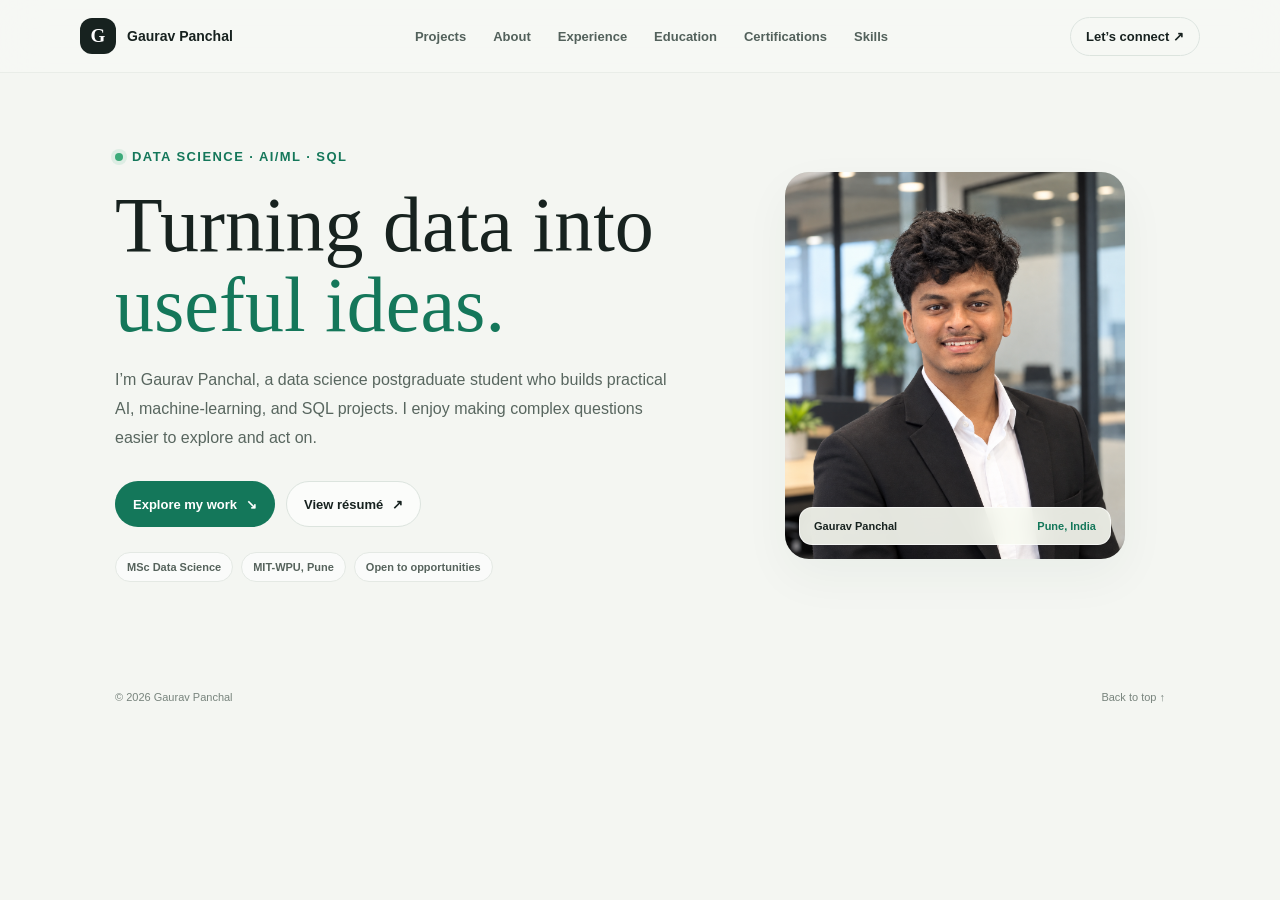
==== commit 036198f8: "Update index.html" ====
--- a/index.html
+++ b/index.html
@@ -3,9 +3,9 @@
 <head>
 <meta charset="UTF-8">
 <meta name="viewport" content="width=device-width,initial-scale=1">
-<meta name="theme-color" content="#10172b">
-<meta name="description" content="Gaurav Panchal — AI/ML Engineer, Data Science and SQL Developer portfolio styled as an interactive desktop OS.">
-<title>Gaurav OS — Gaurav Panchal Portfolio</title>
+<meta name="theme-color" content="#f4f6f2">
+<meta name="description" content="Gaurav Panchal — Data Science postgraduate student building practical AI/ML, SQL, and analytics projects.">
+<title>Gaurav Panchal | AI/ML &amp; Data Science Portfolio</title>
 <style>
 :root{--glass:rgba(16,22,40,.72);--glass2:rgba(27,33,53,.82);--line:rgba(255,255,255,.15);--text:#f6f7fb;--muted:#c2c8d6;--blue:#80baff;--mint:#67e5c5;--shadow:0 26px 90px #0008}
 *{box-sizing:border-box}html,body{margin:0;width:100%;height:100%;font-family:-apple-system,BlinkMacSystemFont,"SF Pro Display","Segoe UI",sans-serif;color:var(--text);overflow:hidden;background:#10172b}button,a{font:inherit}button{color:inherit;cursor:pointer}a{color:inherit;text-decoration:none}
@@ -173,11 +173,99 @@
 @media(prefers-reduced-motion:reduce){.desktop.is-ready .topbar,.desktop.is-ready .center-intro,.desktop.is-ready .desktop-icons .app-icon,.desktop.is-ready .dock-wrap{animation:none}}
 @media(prefers-reduced-motion:reduce){.avatar,.portrait-close{transition:none}.portrait-lightbox.visible,.portrait-view img{animation:none}}
 </style>
+<style>#startupScreen{display:none!important}.desktop{display:contents!important}.desktop>:not(.portfolio-page){display:none!important}</style>
+</head>
+<style>
+:root{--page:#f4f6f2;--paper:#fff;--ink:#17221f;--muted:#66736e;--line:#e5eae5;--green:#14775a;--green-soft:#e0f1e9;--lime:#d9f178;--blue:#e5effb;--coral:#fae8df;--shadow:0 18px 48px #1c38200c;--radius:18px}
+html{scroll-behavior:smooth;scroll-padding-top:88px}body{height:auto;min-height:100%;overflow-x:hidden;overflow-y:auto;background:var(--page);color:var(--ink);font-family:-apple-system,BlinkMacSystemFont,"SF Pro Text","Segoe UI",sans-serif;-webkit-font-smoothing:antialiased}#startupScreen,.desktop{display:none!important}a{color:inherit}.portfolio-page{min-height:100vh;padding-bottom:36px}.site-header{position:sticky;top:0;z-index:30;border-bottom:1px solid #e5eae5cc;background:#f7f8f5e8;backdrop-filter:blur(20px)}.header-inner{width:min(1120px,calc(100% - 48px));height:72px;margin:auto;display:flex;align-items:center;justify-content:space-between;gap:24px}.brand{display:flex;align-items:center;gap:11px;text-decoration:none;font-size:14px;font-weight:750;letter-spacing:0}.brand-mark{display:grid;place-items:center;width:36px;height:36px;border-radius:12px;background:var(--ink);color:white;font-family:Georgia,serif;font-size:19px}.header-nav{display:flex;align-items:center;gap:27px}.header-nav a,.header-contact{color:#52615b;text-decoration:none;font-size:13px;font-weight:650;transition:color .16s}.header-nav a:hover,.header-contact:hover{color:var(--green)}.header-contact{padding:11px 15px;border:1px solid #dce4de;border-radius:999px;color:var(--ink)}.site-main{width:min(1050px,calc(100% - 48px));margin:0 auto}.hero{display:grid;grid-template-columns:minmax(0,1.2fr) minmax(280px,.8fr);align-items:center;gap:62px;padding:76px 0 84px}.eyebrow{display:flex;align-items:center;gap:9px;margin:0 0 21px;color:var(--green);font-size:11px;font-weight:800;text-transform:uppercase;letter-spacing:.11em}.availability{width:8px;height:8px;border-radius:50%;background:#3caa79;box-shadow:0 0 0 4px #3caa791f}.hero h1{max-width:650px;margin:0;font-family:Georgia,"Times New Roman",serif;font-size:clamp(48px,6.4vw,78px);font-weight:500;line-height:1.02;letter-spacing:0}.hero h1 span{color:var(--green)}.hero-copy{max-width:560px;margin:22px 0 0;color:#58665f;font-size:16px;line-height:1.8}.hero-actions{display:flex;align-items:center;flex-wrap:wrap;gap:11px;margin-top:29px}.button-primary,.button-secondary{display:inline-flex;align-items:center;justify-content:center;gap:9px;min-height:46px;padding:0 17px;border:1px solid transparent;border-radius:999px;text-decoration:none;font-size:13px;font-weight:750;transition:transform .16s,background .16s}.button-primary{background:var(--green);color:white}.button-primary:hover{transform:translateY(-2px);background:#0e6349}.button-secondary{border-color:#dce4de;background:#ffffffa6;color:var(--ink)}.button-secondary:hover{transform:translateY(-2px);background:white}.hero-meta{display:flex;flex-wrap:wrap;gap:8px;margin-top:25px}.meta-pill{padding:8px 11px;border:1px solid #e4e9e4;border-radius:999px;background:#ffffff9c;color:#56635c;font-size:11px;font-weight:650}.portrait-frame{position:relative;justify-self:end;width:min(100%,340px);aspect-ratio:4/4.55;overflow:hidden;border-radius:24px;background:#dce5de;box-shadow:var(--shadow)}.portrait-frame img{width:100%;height:100%;display:block;object-fit:cover;object-position:center 25%}.portrait-label{position:absolute;right:14px;bottom:14px;left:14px;display:flex;justify-content:space-between;align-items:center;gap:10px;padding:12px 14px;border:1px solid #ffffff99;border-radius:13px;background:#f9fbf2e8;backdrop-filter:blur(12px);font-size:11px;font-weight:750}.portrait-label span:last-child{color:var(--green)}.section{padding:60px 0;border-top:1px solid var(--line)}.section-heading{display:flex;align-items:end;justify-content:space-between;gap:22px;margin-bottom:27px}.section-kicker{margin:0 0 9px;color:var(--green);font-size:11px;font-weight:800;text-transform:uppercase;letter-spacing:.11em}.section-heading h2{margin:0;font-family:Georgia,"Times New Roman",serif;font-size:clamp(32px,4vw,45px);font-weight:500;line-height:1.1}.section-heading>p{max-width:340px;margin:0;color:var(--muted);font-size:13px;line-height:1.7}.project-grid{display:grid;grid-template-columns:repeat(3,minmax(0,1fr));gap:15px}.project-card{min-width:0;overflow:hidden;border:1px solid #e4e9e4;border-radius:var(--radius);background:var(--paper);box-shadow:var(--shadow);transition:transform .2s,border-color .2s}.project-card:hover{transform:translateY(-4px);border-color:#c9d9ce}.project-art{position:relative;display:flex;align-items:center;justify-content:center;height:165px;overflow:hidden;background:#132622;color:white}.project-art.harmolyric{background:#172b2a}.project-art.query{background:#233953}.project-art.music{background:#372c39}.project-art.sql{background:#25423c}.project-art.emotion{background:#43372b}.project-art.ipl{background:#263750}.art-label{position:absolute;top:13px;left:14px;color:#ffffffa8;font:10px ui-monospace,SFMono-Regular,Consolas,monospace}.waveform{display:flex;align-items:center;justify-content:center;gap:5px;height:76px}.waveform i{display:block;width:5px;height:var(--h);border-radius:9px;background:#b6ef93}.waveform i:nth-child(3n){background:#81d7af}.query-window{width:76%;padding:13px;border:1px solid #b7d1e13d;border-radius:10px;background:#0e1b2bd9;box-shadow:0 14px 30px #050b1455}.query-window p{margin:0 0 8px;color:#b3c9d8;font:10px ui-monospace,monospace}.query-window strong{color:#ddf5c8;font:11px ui-monospace,monospace}.music-orbit{width:86px;height:86px;display:grid;place-items:center;border:1px solid #edc6ee66;border-radius:50%;color:#f4d8ee;font-size:38px;box-shadow:0 0 0 13px #ffffff08,0 0 0 26px #ffffff05}.mini-table{width:68%;display:grid;grid-template-columns:repeat(3,1fr);gap:5px}.mini-table i{height:17px;border-radius:3px;background:#9de3c263}.mini-table i:nth-child(3n+1){background:#d7f27c}.data-bars{display:flex;align-items:end;gap:9px;height:82px}.data-bars i{width:16px;height:var(--h);border-radius:5px 5px 2px 2px;background:#f3bd8e}.project-body{padding:18px 18px 17px}.project-type{margin:0 0 9px;color:var(--green);font-size:10px;font-weight:800;text-transform:uppercase;letter-spacing:.08em}.project-body h3{margin:0;font-size:17px;line-height:1.35}.project-body>p:not(.project-type){min-height:59px;margin:9px 0 15px;color:var(--muted);font-size:12px;line-height:1.65}.tag-list{display:flex;flex-wrap:wrap;gap:6px}.tag{padding:6px 8px;border-radius:7px;background:#f1f4f0;color:#52615a;font-size:10px;font-weight:650}.about-layout{display:grid;grid-template-columns:.82fr 1.18fr;gap:54px;align-items:start}.about-aside{padding:23px;border-radius:var(--radius);background:#e7efe8}.about-aside strong{display:block;margin-bottom:9px;font-family:Georgia,serif;font-size:24px;font-weight:500}.about-aside p{margin:0;color:#5f6e65;font-size:13px;line-height:1.75}.about-copy p{margin:0 0 16px;color:#56645d;font-size:14px;line-height:1.85}.skill-layout{display:grid;grid-template-columns:repeat(2,minmax(0,1fr));gap:14px}.skill-panel{padding:21px;border:1px solid var(--line);border-radius:var(--radius);background:white}.skill-panel h3{margin:0 0 7px;font-size:16px}.skill-panel p{margin:0 0 15px;color:var(--muted);font-size:12px;line-height:1.6}.skill-panel .tag-list{gap:7px}.skill-panel .tag{background:#eef3ee;padding:7px 9px}.timeline{display:grid;gap:12px}.timeline-item{display:grid;grid-template-columns:150px 1fr;gap:22px;padding:19px 0;border-top:1px solid var(--line)}.timeline-date{color:var(--green);font-size:11px;font-weight:800}.timeline-item h3{margin:0 0 5px;font-size:15px}.timeline-item p{margin:0;color:var(--muted);font-size:12px;line-height:1.7}.education-grid,.credential-grid{display:grid;grid-template-columns:repeat(2,minmax(0,1fr));gap:12px}.education-item,.credential-item{padding:17px;border:1px solid var(--line);border-radius:14px;background:#fff}.education-item h3,.credential-item h3{margin:0 0 6px;font-size:13px;line-height:1.5}.education-item p,.credential-item p{margin:0;color:var(--muted);font-size:11px;line-height:1.6}.contact-band{display:grid;grid-template-columns:1fr auto;align-items:center;gap:25px;padding:27px;border-radius:20px;background:#172a25;color:#f5f7f2}.contact-band h2{margin:0;font-family:Georgia,serif;font-size:32px;font-weight:500}.contact-band p{margin:9px 0 0;color:#c2d0c7;font-size:13px;line-height:1.6}.contact-links{display:flex;flex-wrap:wrap;gap:9px;justify-content:flex-end}.contact-links a{display:grid;place-items:center;width:42px;height:42px;border:1px solid #ffffff32;border-radius:50%;color:white;text-decoration:none;font-size:12px;font-weight:750;transition:background .16s,transform .16s}.contact-links a:hover{transform:translateY(-2px);background:#ffffff1c}.contact-email{grid-column:1/-1;padding-top:18px;border-top:1px solid #ffffff26;color:#d6e0d9;text-decoration:none;font-size:12px}.contact-email:hover{color:var(--lime)}.site-footer{display:flex;justify-content:space-between;gap:16px;padding-top:25px;color:#78847d;font-size:11px}.mobile-tabs{display:none}
+@media(max-width:800px){.hero{gap:32px;padding:58px 0 68px}.header-nav{gap:16px}.project-grid{grid-template-columns:repeat(2,minmax(0,1fr))}.about-layout{gap:28px}}
+@media(max-width:600px){html{scroll-padding-top:70px}.header-inner{width:calc(100% - 32px);height:62px}.header-nav{display:none}.site-main{width:calc(100% - 36px)}.hero{grid-template-columns:1fr;gap:28px;padding:42px 0 53px}.hero h1{font-size:53px}.hero-copy{font-size:14px}.portrait-frame{justify-self:stretch;width:100%;max-height:390px;aspect-ratio:1.15}.portrait-frame img{object-position:center 22%}.section{padding:43px 0}.section-heading{align-items:start;flex-direction:column;gap:9px}.section-heading>p{max-width:none}.project-grid,.skill-layout,.education-grid,.credential-grid{grid-template-columns:1fr}.project-art{height:150px}.project-body>p:not(.project-type){min-height:0}.about-layout{grid-template-columns:1fr;gap:19px}.timeline-item{grid-template-columns:1fr;gap:6px;padding:16px 0}.contact-band{grid-template-columns:1fr;padding:22px}.contact-links{justify-content:flex-start}.contact-email{grid-column:auto}.site-footer{padding-bottom:75px}.mobile-tabs{position:fixed;z-index:35;right:12px;bottom:10px;left:12px;display:grid;grid-template-columns:repeat(4,1fr);padding:8px 5px max(8px,env(safe-area-inset-bottom));border:1px solid #dce4de;background:#f8faf4eF;box-shadow:0 8px 30px #20362b20;backdrop-filter:blur(20px);border-radius:18px}.mobile-tabs a{display:flex;flex-direction:column;align-items:center;gap:4px;color:#66736e;text-decoration:none;font-size:9px;font-weight:700}.mobile-tabs a span:first-child{font-size:17px;line-height:20px}.mobile-tabs a:hover,.mobile-tabs a:focus-visible{color:var(--green)}}
+@media(prefers-reduced-motion:reduce){html{scroll-behavior:auto}.project-card,.button-primary,.button-secondary,.contact-links a{transition:none}}
+</style>
 </head>
 <body>
+<style>html{overflow-x:hidden;overflow-y:auto}#startupScreen{display:none!important}.desktop{display:contents!important}.desktop>:not(.portfolio-page){display:none!important}.portfolio-page.home-shell .site-main>.section{display:none}</style>
+<style>
+.hero-content>.eyebrow{font-size:13px}
+.portfolio-loader{position:fixed;inset:0;z-index:1000;display:grid;place-items:center;background:#f4f6f2;color:#17221f;opacity:1;visibility:visible;transition:opacity .36s ease,visibility .36s ease}
+.portfolio-loader.is-dismissed{opacity:0;visibility:hidden;pointer-events:none}
+.portfolio-loader-content{display:flex;flex-direction:column;align-items:center;width:min(280px,calc(100% - 48px));text-align:center}
+.portfolio-loader-mark{display:grid;place-items:center;width:58px;height:58px;border-radius:19px;background:#17221f;color:#fff;font:30px Georgia,serif;animation:loader-mark-in .42s cubic-bezier(.2,.8,.2,1) both}
+.portfolio-loader-name{margin:16px 0 0;font-size:16px;font-weight:750}
+.portfolio-loader-caption{margin:7px 0 22px;color:#66736e;font-size:11px}
+.portfolio-loader-track{width:150px;height:3px;overflow:hidden;border-radius:3px;background:#dfe6df}
+.portfolio-loader-track span{display:block;width:100%;height:100%;background:#14775a;transform:scaleX(0);transform-origin:left;animation:loader-progress .68s cubic-bezier(.3,.7,.2,1) forwards}
+@keyframes loader-mark-in{from{opacity:0;transform:translateY(7px) scale(.94)}to{opacity:1;transform:translateY(0) scale(1)}}
+@keyframes loader-progress{to{transform:scaleX(1)}}
+@keyframes home-content-in{from{opacity:0;transform:translateY(14px)}to{opacity:1;transform:translateY(0)}}
+.portfolio-page.home-shell .hero-content{animation:home-content-in .55s cubic-bezier(.2,.7,.2,1) .42s both}
+.portfolio-page.home-shell .portrait-frame{animation:home-content-in .6s cubic-bezier(.2,.7,.2,1) .52s both}
+@media(max-width:860px){.portfolio-page .header-inner{width:calc(100% - 40px);height:auto;flex-wrap:wrap;gap:12px;padding:12px 0}.portfolio-page .header-nav{order:3;flex:0 0 100%;justify-content:flex-start;gap:18px;overflow-x:auto;scrollbar-width:none;white-space:nowrap}.portfolio-page .header-nav::-webkit-scrollbar{display:none}.portfolio-page .header-nav a{flex:0 0 auto}}
+@media(max-width:600px){.portfolio-page .header-inner{display:grid;grid-template-columns:minmax(0,1fr) auto;grid-template-areas:"brand contact" "nav nav";width:calc(100% - 32px);height:auto;gap:7px 12px;padding:10px 0}.portfolio-page .brand{grid-area:brand;min-width:0}.portfolio-page .header-nav{display:flex;grid-area:nav;order:0;grid-column:auto;width:100%;min-width:0;gap:19px;padding:5px 0}.portfolio-page .header-nav a{font-size:11px;flex:0 0 auto}.portfolio-page .header-contact{grid-area:contact;justify-self:end;width:max-content;white-space:nowrap}.portfolio-page .mobile-tabs{display:none}.portfolio-page .site-main{width:calc(100% - 36px)}.portfolio-page .hero{padding:42px 0 55px}}
+@media(prefers-reduced-motion:reduce){.portfolio-loader{transition:none}.portfolio-loader-mark,.portfolio-loader-track span,.portfolio-page.home-shell .hero-content,.portfolio-page.home-shell .portrait-frame{animation:none}.portfolio-loader-track span{transform:scaleX(1)}}
+</style>
 <div class="startup-screen" id="startupScreen" role="status" aria-label="Initializing Gaurav OS"><div class="startup-content"><h1 class="startup-title">GAURAV</h1><p class="startup-status">Initializing Gaurav OS...</p><div class="startup-track" role="progressbar" aria-label="Loading portfolio" aria-valuemin="0" aria-valuemax="100"><div class="startup-progress"></div></div></div></div>
+<div class="portfolio-loader" id="portfolioLoader" role="status" aria-label="Loading portfolio"><div class="portfolio-loader-content"><span class="portfolio-loader-mark" aria-hidden="true">G</span><p class="portfolio-loader-name">Gaurav Panchal</p><p class="portfolio-loader-caption">AI/ML · Data Science · SQL</p><div class="portfolio-loader-track" aria-hidden="true"><span></span></div></div></div>
 <script>const startupScreen=document.getElementById('startupScreen');const startupDelay=window.matchMedia('(prefers-reduced-motion: reduce)').matches?0:1100;window.addEventListener('load',()=>setTimeout(()=>{document.getElementById('desktop').classList.add('is-ready');startupScreen.classList.add('is-hidden')},startupDelay),{once:true});</script>
+<script>(function(){const loader=document.getElementById('portfolioLoader');const startedAt=performance.now();const reducedMotion=window.matchMedia('(prefers-reduced-motion: reduce)').matches;const minimumTime=reducedMotion?0:680;const dismiss=()=>{const delay=Math.max(0,minimumTime-(performance.now()-startedAt));window.setTimeout(()=>loader.classList.add('is-dismissed'),delay);window.setTimeout(()=>loader.remove(),delay+(reducedMotion?0:380))};if(document.readyState==='complete'){dismiss()}else{window.addEventListener('load',dismiss,{once:true})}})();</script>
 <div class="desktop" id="desktop">
+<div class="portfolio-page home-shell" id="home">
+ <header class="site-header"><div class="header-inner">
+  <a class="brand" href="#home" aria-label="Gaurav Panchal, home"><span class="brand-mark">G</span><span>Gaurav Panchal</span></a>
+  <nav class="header-nav" aria-label="Main navigation"><a href="projects.html">Projects</a><a href="about.html">About</a><a href="experience.html">Experience</a><a href="education.html">Education</a><a href="certifications.html">Certifications</a><a href="skills.html">Skills</a></nav>
+  <a class="header-contact" href="contact.html">Let’s connect <span aria-hidden="true">↗</span></a>
+ </div></header>
+ <main class="site-main">
+  <section class="hero" aria-labelledby="heroTitle">
+   <div class="hero-content"><p class="eyebrow"><span class="availability" aria-hidden="true"></span>Data science · AI/ML · SQL</p>
+    <h1 id="heroTitle">Turning data into <span>useful ideas.</span></h1>
+    <p class="hero-copy">I’m Gaurav Panchal, a data science postgraduate student who builds practical AI, machine-learning, and SQL projects. I enjoy making complex questions easier to explore and act on.</p>
+    <div class="hero-actions"><a class="button-primary" href="projects.html">Explore my work <span aria-hidden="true">↘</span></a><a class="button-secondary" href="Gaurav_Resume.pdf" target="_blank" rel="noopener">View résumé <span aria-hidden="true">↗</span></a></div>
+    <div class="hero-meta"><span class="meta-pill">MSc Data Science</span><span class="meta-pill">MIT-WPU, Pune</span><span class="meta-pill">Open to opportunities</span></div>
+   </div>
+   <figure class="portrait-frame"><img src="Professional Office Portrait.png" alt="Gaurav Panchal in a professional setting"><figcaption class="portrait-label"><span>Gaurav Panchal</span><span>Pune, India</span></figcaption></figure>
+  </section>
+
+  <section class="section" id="projects" aria-labelledby="projectsTitle">
+   <div class="section-heading"><div><p class="section-kicker">Selected work</p><h2 id="projectsTitle">Projects with a purpose.</h2></div><p>A mix of audio intelligence, language models, machine learning, and hands-on analytics.</p></div>
+   <div class="project-grid">
+    <article class="project-card"><div class="project-body"><p class="project-type">Audio AI · Deep learning</p><h3>HarmoLyric AI</h3><p>Exploring audio features and deep learning to recognize musical notes and connect them to Indian classical Sargam.</p><div class="tag-list"><span class="tag">Python</span><span class="tag">Librosa</span><span class="tag">TensorFlow</span><span class="tag">Bi-LSTM</span></div></div></article>
+    <article class="project-card"><div class="project-body"><p class="project-type">AI · NLP-to-SQL</p><h3>QueryGenie</h3><p>An AI SQL assistant that translates natural-language business questions into queries and explains the results clearly.</p><div class="tag-list"><span class="tag">Python</span><span class="tag">NLP</span><span class="tag">LLMs</span><span class="tag">SQL</span><span class="tag">REST API</span></div></div></article>
+    <article class="project-card"><div class="project-body"><p class="project-type">Music AI · Machine learning</p><h3>AI Music Generator</h3><p>Explores Indian classical raga information and musical patterns to create melodic sequences.</p><div class="tag-list"><span class="tag">Python</span><span class="tag">Machine learning</span><span class="tag">Audio processing</span></div></div></article>
+    <article class="project-card"><div class="project-body"><p class="project-type">SQL · Data analytics</p><h3>Data Analytics &amp; SQL</h3><p>Using structured data exploration and reporting to find patterns and support data-informed decisions.</p><div class="tag-list"><span class="tag">SQL</span><span class="tag">Pandas</span><span class="tag">Power BI</span><span class="tag">Tableau</span></div></div></article>
+    <article class="project-card"><div class="project-body"><p class="project-type">Machine learning</p><h3>Emotion Detection</h3><p>A classification workflow for exploring emotion categories in prepared data.</p><div class="tag-list"><span class="tag">Python</span><span class="tag">Scikit-learn</span><span class="tag">NumPy</span><span class="tag">Pandas</span></div></div></article>
+    <article class="project-card"><div class="project-body"><p class="project-type">Analytics · Visualization</p><h3>IPL Cricket Data Analysis</h3><p>Investigating match and player statistics with SQL and business-intelligence visualizations.</p><div class="tag-list"><span class="tag">SQL</span><span class="tag">Tableau</span><span class="tag">Power BI</span></div></div></article>
+   </div>
+  </section>
+
+  <section class="section" id="about" aria-labelledby="aboutTitle">
+   <div class="section-heading"><div><p class="section-kicker">A little about me</p><h2 id="aboutTitle">Curious by nature.</h2></div></div>
+   <div class="about-layout"><aside class="about-aside"><strong>Data science meets sound.</strong><p>Outside my technical projects, I’m drawn to Indian classical music and percussion, including pakhawaj and tabla.</p></aside><div class="about-copy"><p>I’m pursuing an MSc in Data Science and Big Data Analytics at MIT World Peace University in Pune. My work spans practical machine learning, audio feature extraction, NLP, and LLM-powered assistants.</p><p>I also enjoy relational data work: building clear SQL queries with joins, CTEs, window functions, indexes, and query optimization. The part I like most is turning a messy question into a dependable answer someone can use.</p><p>I’m looking to grow in AI/ML engineering or SQL-focused roles and contribute to thoughtful, data-driven applications.</p></div></div>
+  </section>
+
+  <section class="section" id="skills" aria-labelledby="skillsTitle">
+   <div class="section-heading"><div><p class="section-kicker">Tools of the trade</p><h2 id="skillsTitle">Skills I work with.</h2></div></div>
+   <div class="skill-layout"><article class="skill-panel"><h3>AI &amp; machine learning</h3><p>From data preparation through model experiments and application building.</p><div class="tag-list"><span class="tag">Python</span><span class="tag">NumPy</span><span class="tag">Pandas</span><span class="tag">Scikit-learn</span><span class="tag">Deep learning</span><span class="tag">TensorFlow</span><span class="tag">PyTorch</span></div></article><article class="skill-panel"><h3>Language &amp; generative AI</h3><p>Exploring language-model applications and retrieval workflows.</p><div class="tag-list"><span class="tag">NLP</span><span class="tag">LLMs</span><span class="tag">Generative AI</span><span class="tag">RAG</span><span class="tag">FastAPI</span></div></article><article class="skill-panel"><h3>SQL &amp; databases</h3><p>Designing relational workflows and writing useful, maintainable queries.</p><div class="tag-list"><span class="tag">SQL</span><span class="tag">MySQL</span><span class="tag">Joins &amp; subqueries</span><span class="tag">CTEs &amp; window functions</span><span class="tag">Indexing</span><span class="tag">Query optimization</span><span class="tag">Stored procedures</span></div></article><article class="skill-panel"><h3>Analytics &amp; tools</h3><p>Exploring data and communicating findings with clear reporting.</p><div class="tag-list"><span class="tag">Power BI</span><span class="tag">Tableau</span><span class="tag">Excel</span><span class="tag">Git &amp; GitHub</span></div></article></div>
+  </section>
+
+  <section class="section" id="experience" aria-labelledby="experienceTitle">
+   <div class="section-heading"><div><p class="section-kicker">The journey so far</p><h2 id="experienceTitle">Experience &amp; education.</h2></div></div>
+   <div class="timeline"><article class="timeline-item"><div class="timeline-date">APR — JUL 2025</div><div><h3>Data Analytics Intern · Aivariant</h3><p>Cleaned and explored 10K+ records using Python, Pandas, and NumPy; created visualizations and reports to communicate findings.</p></div></article></div>
+   <div class="education-grid"><article class="education-item"><h3>MSc Data Science and Big Data Technologies</h3><p>MIT World Peace University · Pune<br>2025 — Present</p></article><article class="education-item"><h3>Data Science and Data Analytics</h3><p>ExcelR Solutions · Mumbai<br>2024 — 2025 · Distinction</p></article><article class="education-item"><h3>BSc Information Technology</h3><p>PTVA’s Sathaye College · 2021 — 2024</p></article></div>
+  </section>
+
+  <section class="section" id="credentials" aria-labelledby="credentialsTitle">
+   <div class="section-heading"><div><p class="section-kicker">Learning &amp; milestones</p><h2 id="credentialsTitle">Credentials.</h2></div></div>
+   <div class="credential-grid"><article class="credential-item"><h3>Data Analyst Certification</h3><p>ExcelR Solutions</p></article><article class="credential-item"><h3>Descriptive Statistics using Python</h3><p>Statistics and analytical foundations</p></article><article class="credential-item"><h3>Statistical Data Analysis using MS Excel</h3><p>Data analysis and spreadsheet reporting</p></article><article class="credential-item"><h3>AWS Certified Solutions Architect – Associate</h3><p>AWS · 2026</p></article><article class="credential-item"><h3>Smart India Hackathon 2025</h3><p>Participant · Collaborative problem-solving</p></article></div>
+  </section>
+
+  <section class="section" id="contact" aria-labelledby="contactTitle">
+   <div class="contact-band"><div><p class="section-kicker" style="color:var(--lime)">Have a good question or opportunity?</p><h2 id="contactTitle">Let’s talk.</h2><p>For AI/ML and SQL opportunities, project collaborations, or a friendly hello.</p></div><div class="contact-links" aria-label="Social profiles"><a href="https://www.linkedin.com/in/gaurav-panchal-623711310/" target="_blank" rel="noopener" aria-label="LinkedIn">in</a><a href="https://github.com/Gauravp1607" target="_blank" rel="noopener" aria-label="GitHub">GH</a><a href="tel:9082607499" aria-label="Call Gaurav">☎</a></div><a class="contact-email" href="mailto:gauravpanchal320@gmail.com">gauravpanchal320@gmail.com <span aria-hidden="true">↗</span></a></div>
+  </section>
+  <footer class="site-footer"><span>© 2026 Gaurav Panchal</span><a href="#home" style="text-decoration:none">Back to top ↑</a></footer>
+ </main>
+ <nav class="mobile-tabs" aria-label="Quick navigation"><a href="gaurav_os_portfolio%20(1).html"><span aria-hidden="true">⌂</span><span>Home</span></a><a href="projects.html"><span aria-hidden="true">▤</span><span>Projects</span></a><a href="about.html"><span aria-hidden="true">◎</span><span>About</span></a><a href="experience.html"><span aria-hidden="true">◷</span><span>Experience</span></a><a href="education.html"><span aria-hidden="true">▣</span><span>Education</span></a><a href="certifications.html"><span aria-hidden="true">◇</span><span>Certifications</span></a><a href="skills.html"><span aria-hidden="true">⌘</span><span>Skills</span></a><a href="contact.html"><span aria-hidden="true">✉</span><span>Contact</span></a></nav>
+</div>
 <div class="stars"></div><div class="moon"></div><div class="dune one"></div><div class="dune two"></div><div class="dune three"></div>
 <header class="topbar">
  <div class="top-left"><span class="apple">◆</span><strong id="activeApp">Gaurav</strong><div class="file-menu-wrap hide-mobile" id="fileMenuWrap"><button class="menuitem file-menu-toggle" id="fileMenuToggle" type="button" aria-haspopup="menu" aria-expanded="false" aria-controls="fileMenu">File</button><div class="file-menu" id="fileMenu" role="menu" aria-label="File" hidden><button class="file-menu-item" type="button" role="menuitem" data-file-action="new">New Window</button><button class="file-menu-item" type="button" role="menuitem" data-file-action="close">Close Window</button></div></div><div class="file-menu-wrap hide-mobile" id="goMenuWrap"><button class="menuitem file-menu-toggle" id="goMenuToggle" type="button" aria-haspopup="menu" aria-expanded="false" aria-controls="goMenu">Go</button><div class="file-menu" id="goMenu" role="menu" aria-label="Go" hidden><button class="file-menu-item" type="button" role="menuitem" data-go-action="home">Home</button><button class="file-menu-item" type="button" role="menuitem" data-go-action="applications">Applications</button></div></div><div class="file-menu-wrap hide-mobile" id="windowMenuWrap"><button class="menuitem file-menu-toggle" id="windowMenuToggle" type="button" aria-haspopup="menu" aria-expanded="false" aria-controls="windowMenu">Window</button><div class="file-menu" id="windowMenu" role="menu" aria-label="Window" hidden><button class="file-menu-item" type="button" role="menuitem" data-window-action="about">About Gaurav</button></div></div><div class="file-menu-wrap hide-mobile" id="helpMenuWrap"><button class="menuitem file-menu-toggle" id="helpMenuToggle" type="button" aria-haspopup="menu" aria-expanded="false" aria-controls="helpMenu">Help</button><div class="file-menu" id="helpMenu" role="menu" aria-label="Help" hidden><button class="file-menu-item" type="button" role="menuitem" data-help-action="contact">Contact</button></div></div></div>
@@ -371,5 +459,5 @@
 document.querySelectorAll('[data-photo-open]').forEach(button=>button.addEventListener('click',()=>{openWin('about');openPortrait()}));
 
 </script>
-</body>
+<script src="portfolio-chat.js" defer></script></body>
 </html>
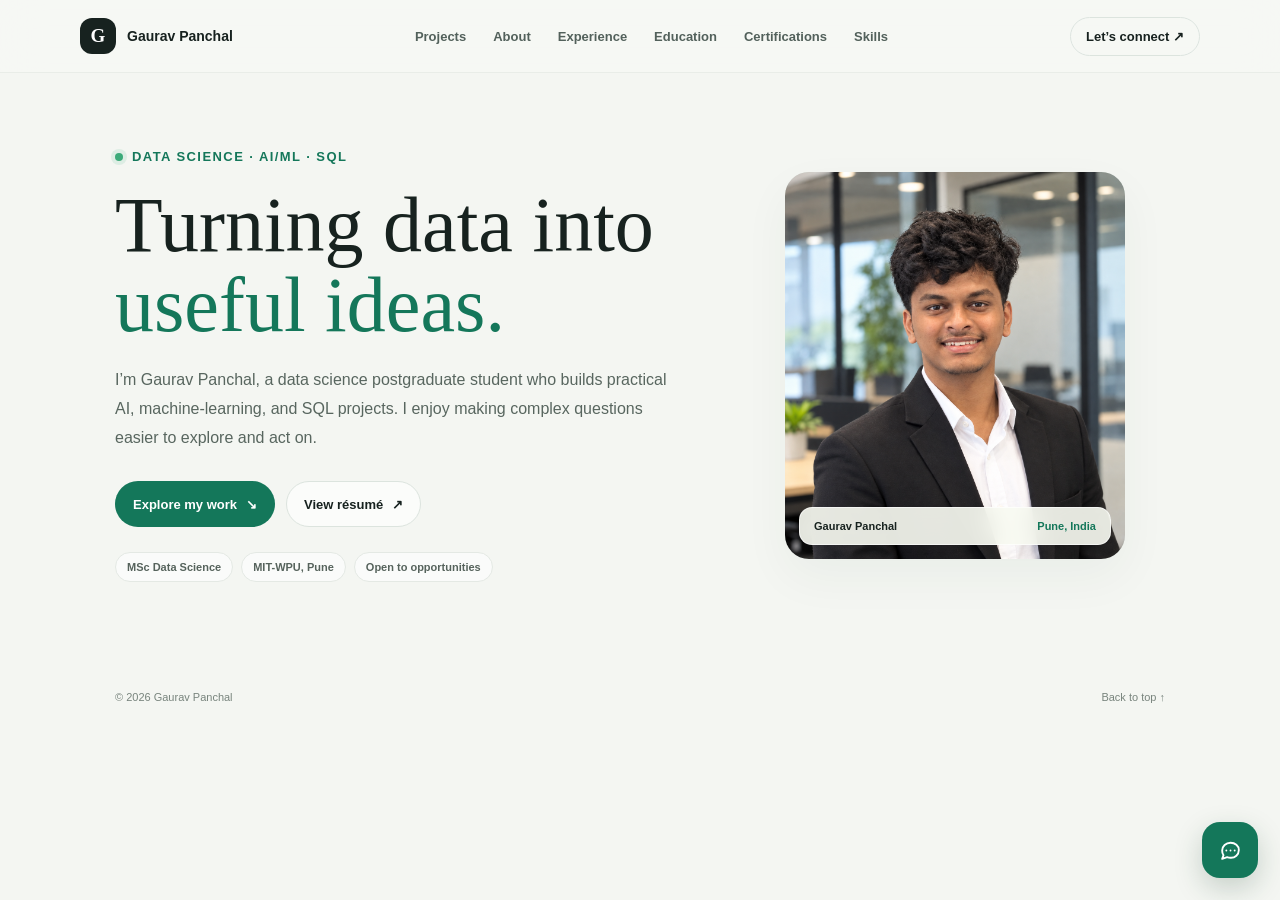
==== commit c97d51e5: "Update media queries and loader styles in index.html" ====
--- a/index.html
+++ b/index.html
@@ -203,6 +203,11 @@
 @media(max-width:860px){.portfolio-page .header-inner{width:calc(100% - 40px);height:auto;flex-wrap:wrap;gap:12px;padding:12px 0}.portfolio-page .header-nav{order:3;flex:0 0 100%;justify-content:flex-start;gap:18px;overflow-x:auto;scrollbar-width:none;white-space:nowrap}.portfolio-page .header-nav::-webkit-scrollbar{display:none}.portfolio-page .header-nav a{flex:0 0 auto}}
 @media(max-width:600px){.portfolio-page .header-inner{display:grid;grid-template-columns:minmax(0,1fr) auto;grid-template-areas:"brand contact" "nav nav";width:calc(100% - 32px);height:auto;gap:7px 12px;padding:10px 0}.portfolio-page .brand{grid-area:brand;min-width:0}.portfolio-page .header-nav{display:flex;grid-area:nav;order:0;grid-column:auto;width:100%;min-width:0;gap:19px;padding:5px 0}.portfolio-page .header-nav a{font-size:11px;flex:0 0 auto}.portfolio-page .header-contact{grid-area:contact;justify-self:end;width:max-content;white-space:nowrap}.portfolio-page .mobile-tabs{display:none}.portfolio-page .site-main{width:calc(100% - 36px)}.portfolio-page .hero{padding:42px 0 55px}}
 @media(prefers-reduced-motion:reduce){.portfolio-loader{transition:none}.portfolio-loader-mark,.portfolio-loader-track span,.portfolio-page.home-shell .hero-content,.portfolio-page.home-shell .portrait-frame{animation:none}.portfolio-loader-track span{transform:scaleX(1)}}
+@media(max-width:600px){.portfolio-page.home-shell .portrait-frame{justify-self:center;width:min(100%,340px);margin:0}}
+@media(max-width:860px){.portfolio-page .header-nav{flex-wrap:wrap;gap:8px 16px;overflow:visible;white-space:normal}}
+@media(max-width:600px){.portfolio-page .header-nav{display:grid;grid-column:1/-1;justify-self:stretch;grid-template-columns:repeat(3,minmax(0,1fr));gap:8px 16px;overflow:visible;white-space:normal}}
+@media(max-width:600px){.portfolio-page .header-nav a{display:flex;flex-direction:column;align-items:center;justify-content:center;gap:4px;min-width:0;min-height:58px;padding:7px 4px;border:1px solid #e5eae5;border-radius:12px;background:#fff;box-shadow:0 3px 10px #1c38200a;color:#42534a;text-align:center;text-decoration:none;font-size:10px;font-weight:700;white-space:normal}.portfolio-page .header-nav a::before{color:#14775a;font-size:16px;line-height:1}.portfolio-page .header-nav a:nth-child(1)::before{content:"▦"}.portfolio-page .header-nav a:nth-child(2)::before{content:"◎"}.portfolio-page .header-nav a:nth-child(3)::before{content:"◷"}.portfolio-page .header-nav a:nth-child(4)::before{content:"▣"}.portfolio-page .header-nav a:nth-child(5)::before{content:"◇"}.portfolio-page .header-nav a:nth-child(6)::before{content:"⌘"}.portfolio-page .header-nav a:hover,.portfolio-page .header-nav a:focus-visible{transform:translateY(-2px);border-color:#b4cdbd;background:#f7faf6}.portfolio-page .header-nav a:focus-visible{outline:2px solid #14775a;outline-offset:2px}}
+@media(prefers-reduced-motion:reduce){.portfolio-page .header-nav a{transition:none}}
 </style>
 <div class="startup-screen" id="startupScreen" role="status" aria-label="Initializing Gaurav OS"><div class="startup-content"><h1 class="startup-title">GAURAV</h1><p class="startup-status">Initializing Gaurav OS...</p><div class="startup-track" role="progressbar" aria-label="Loading portfolio" aria-valuemin="0" aria-valuemax="100"><div class="startup-progress"></div></div></div></div>
 <div class="portfolio-loader" id="portfolioLoader" role="status" aria-label="Loading portfolio"><div class="portfolio-loader-content"><span class="portfolio-loader-mark" aria-hidden="true">G</span><p class="portfolio-loader-name">Gaurav Panchal</p><p class="portfolio-loader-caption">AI/ML · Data Science · SQL</p><div class="portfolio-loader-track" aria-hidden="true"><span></span></div></div></div>
